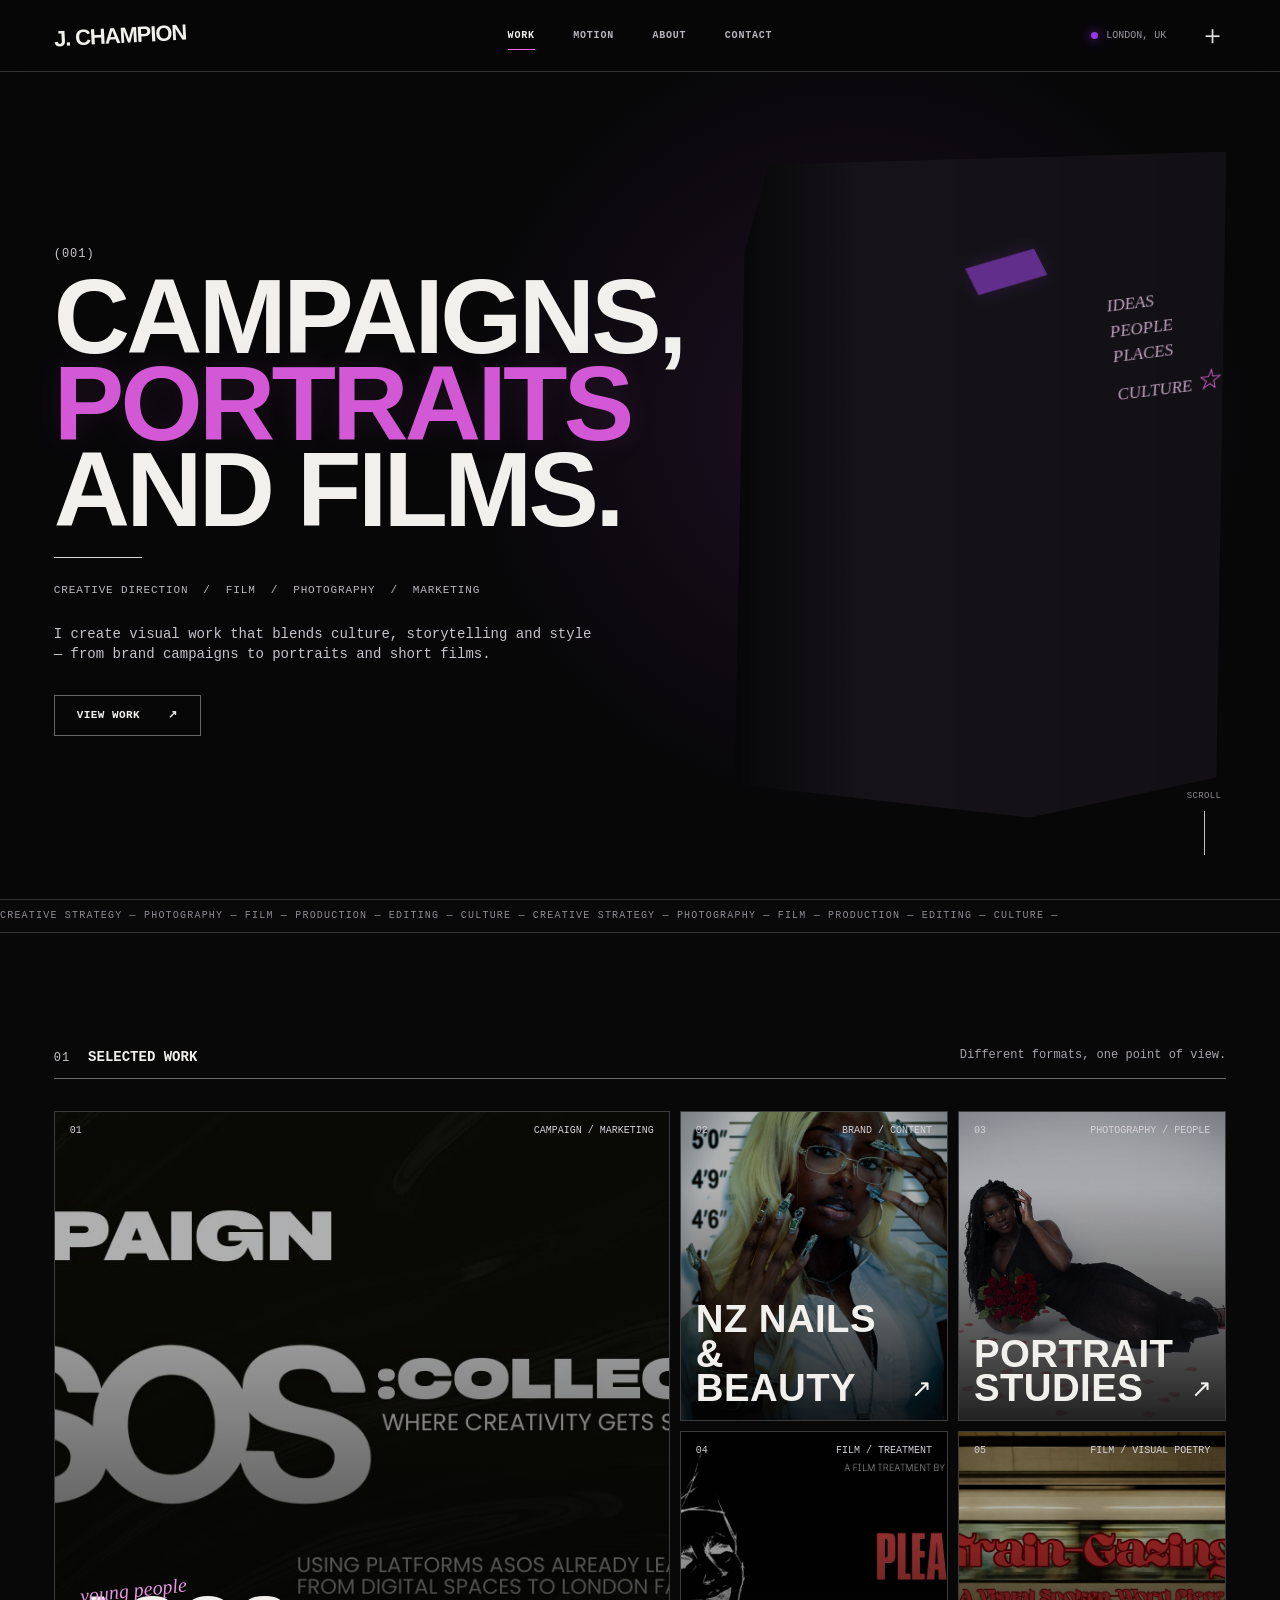
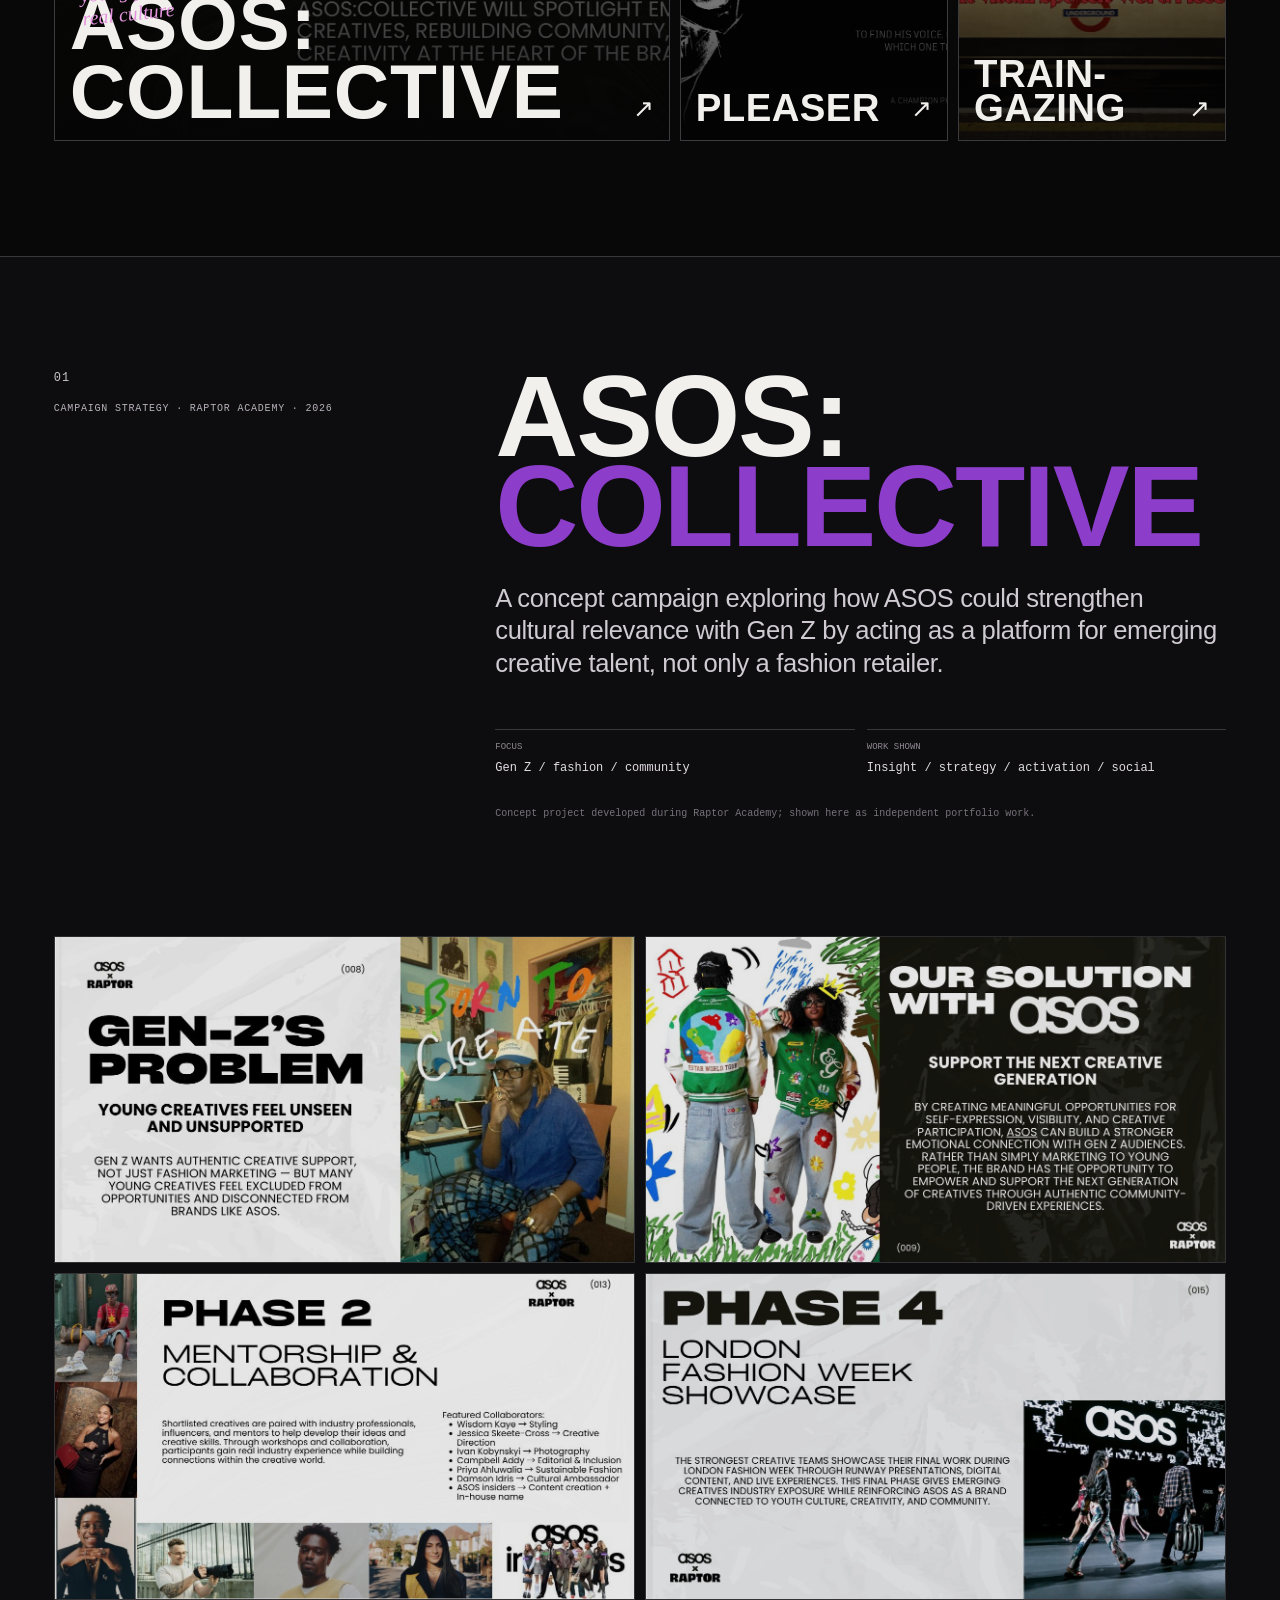
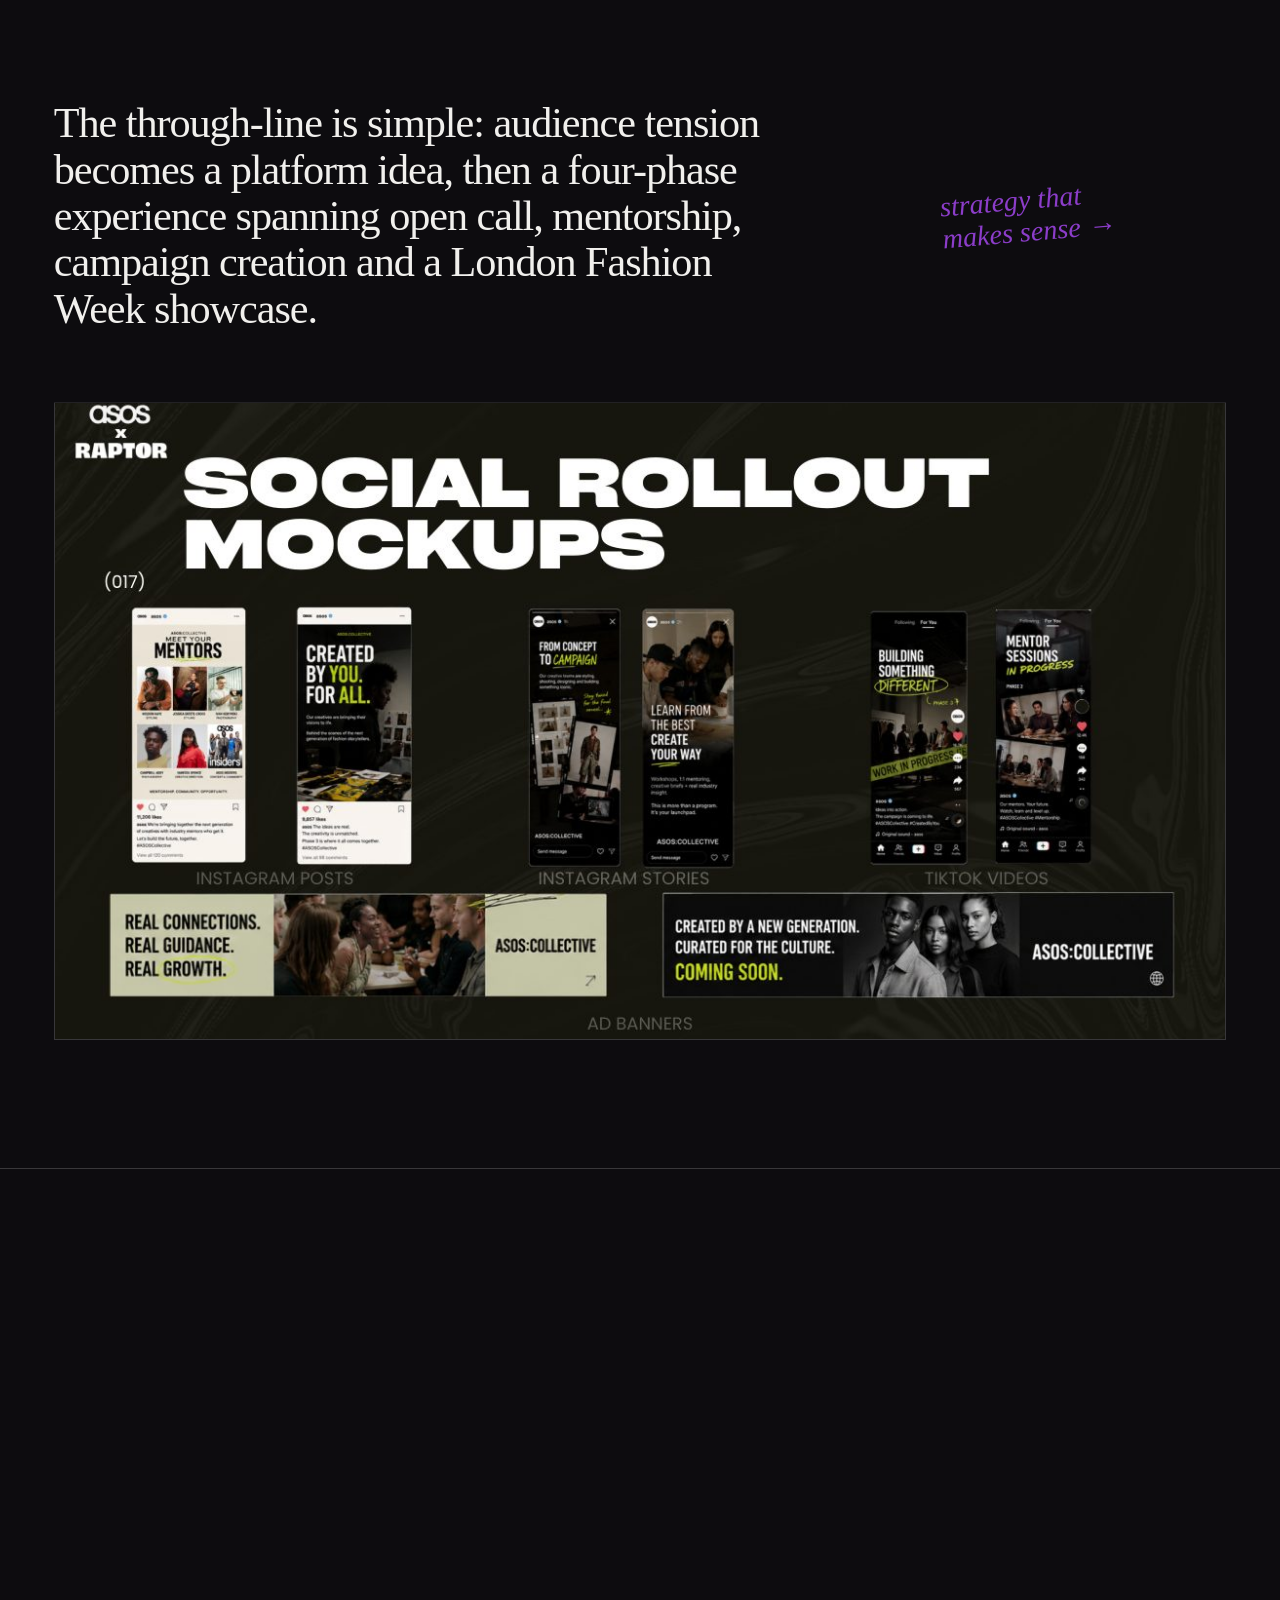
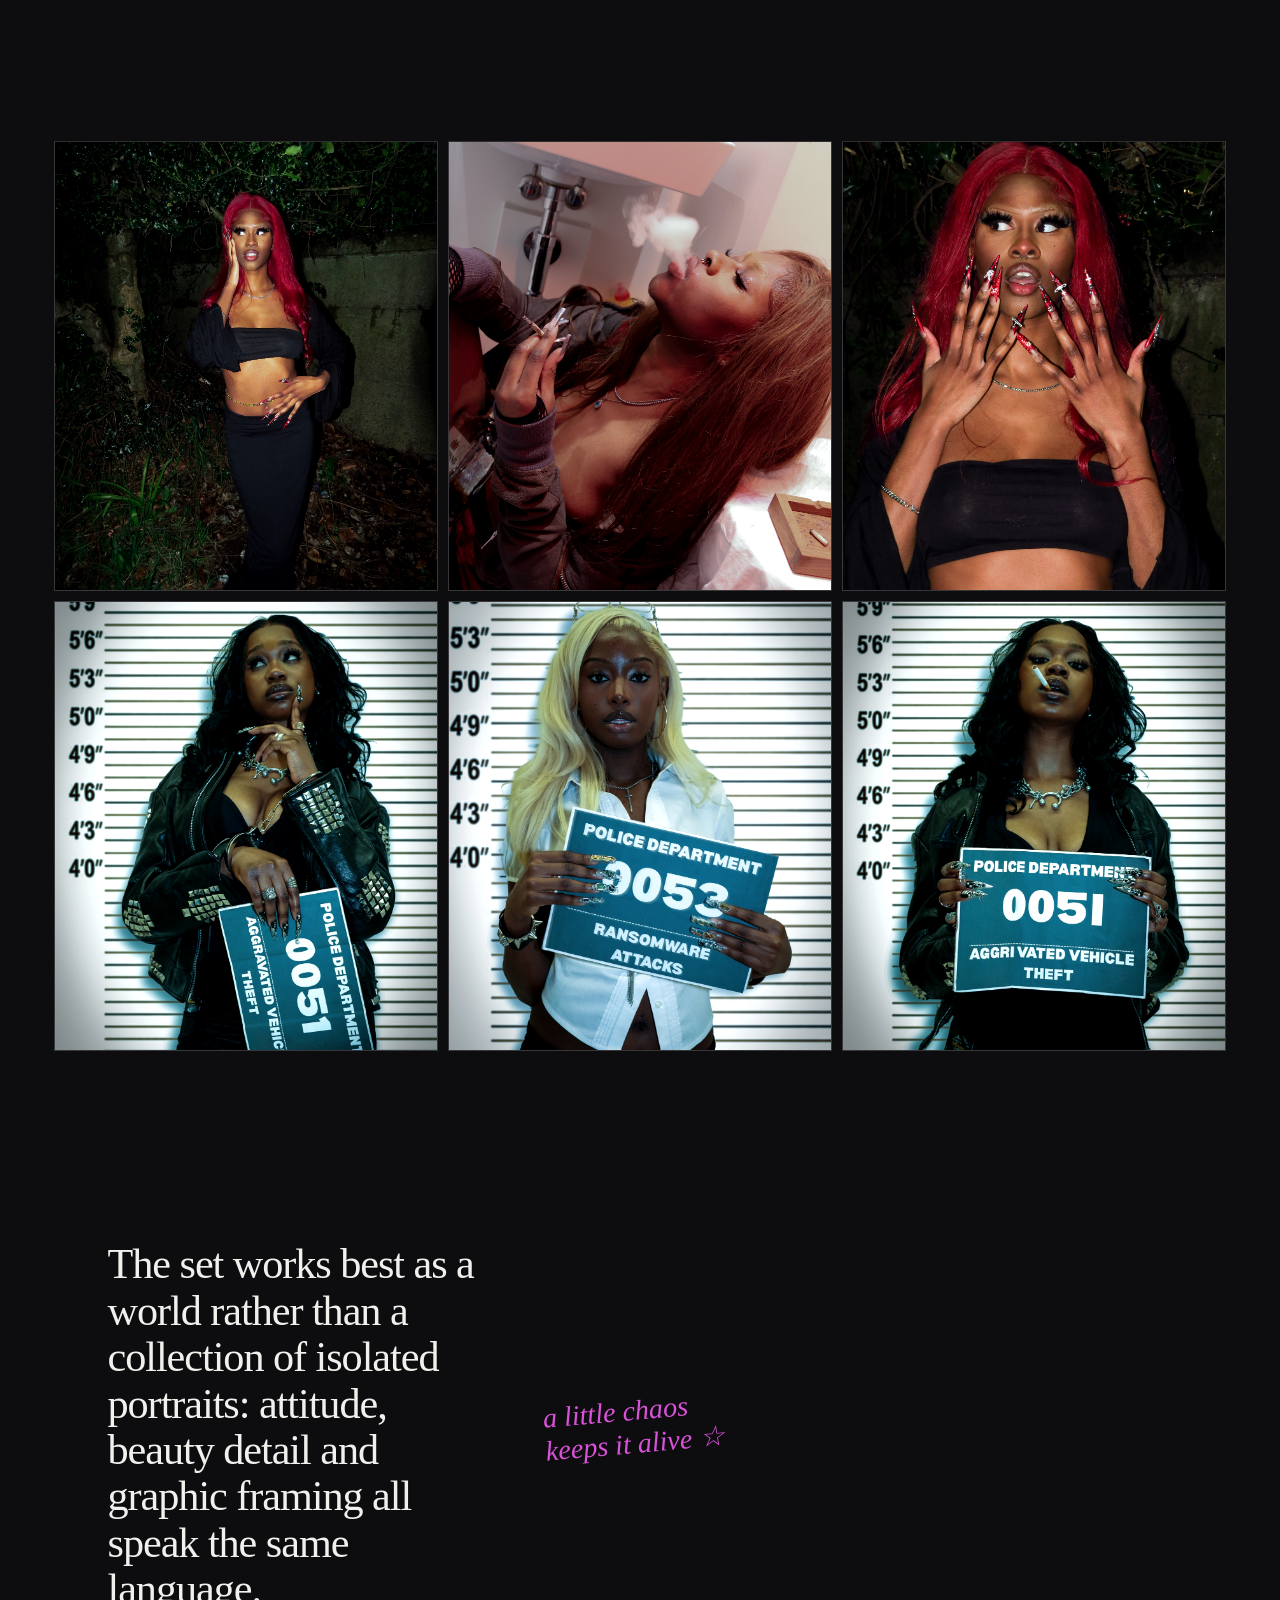
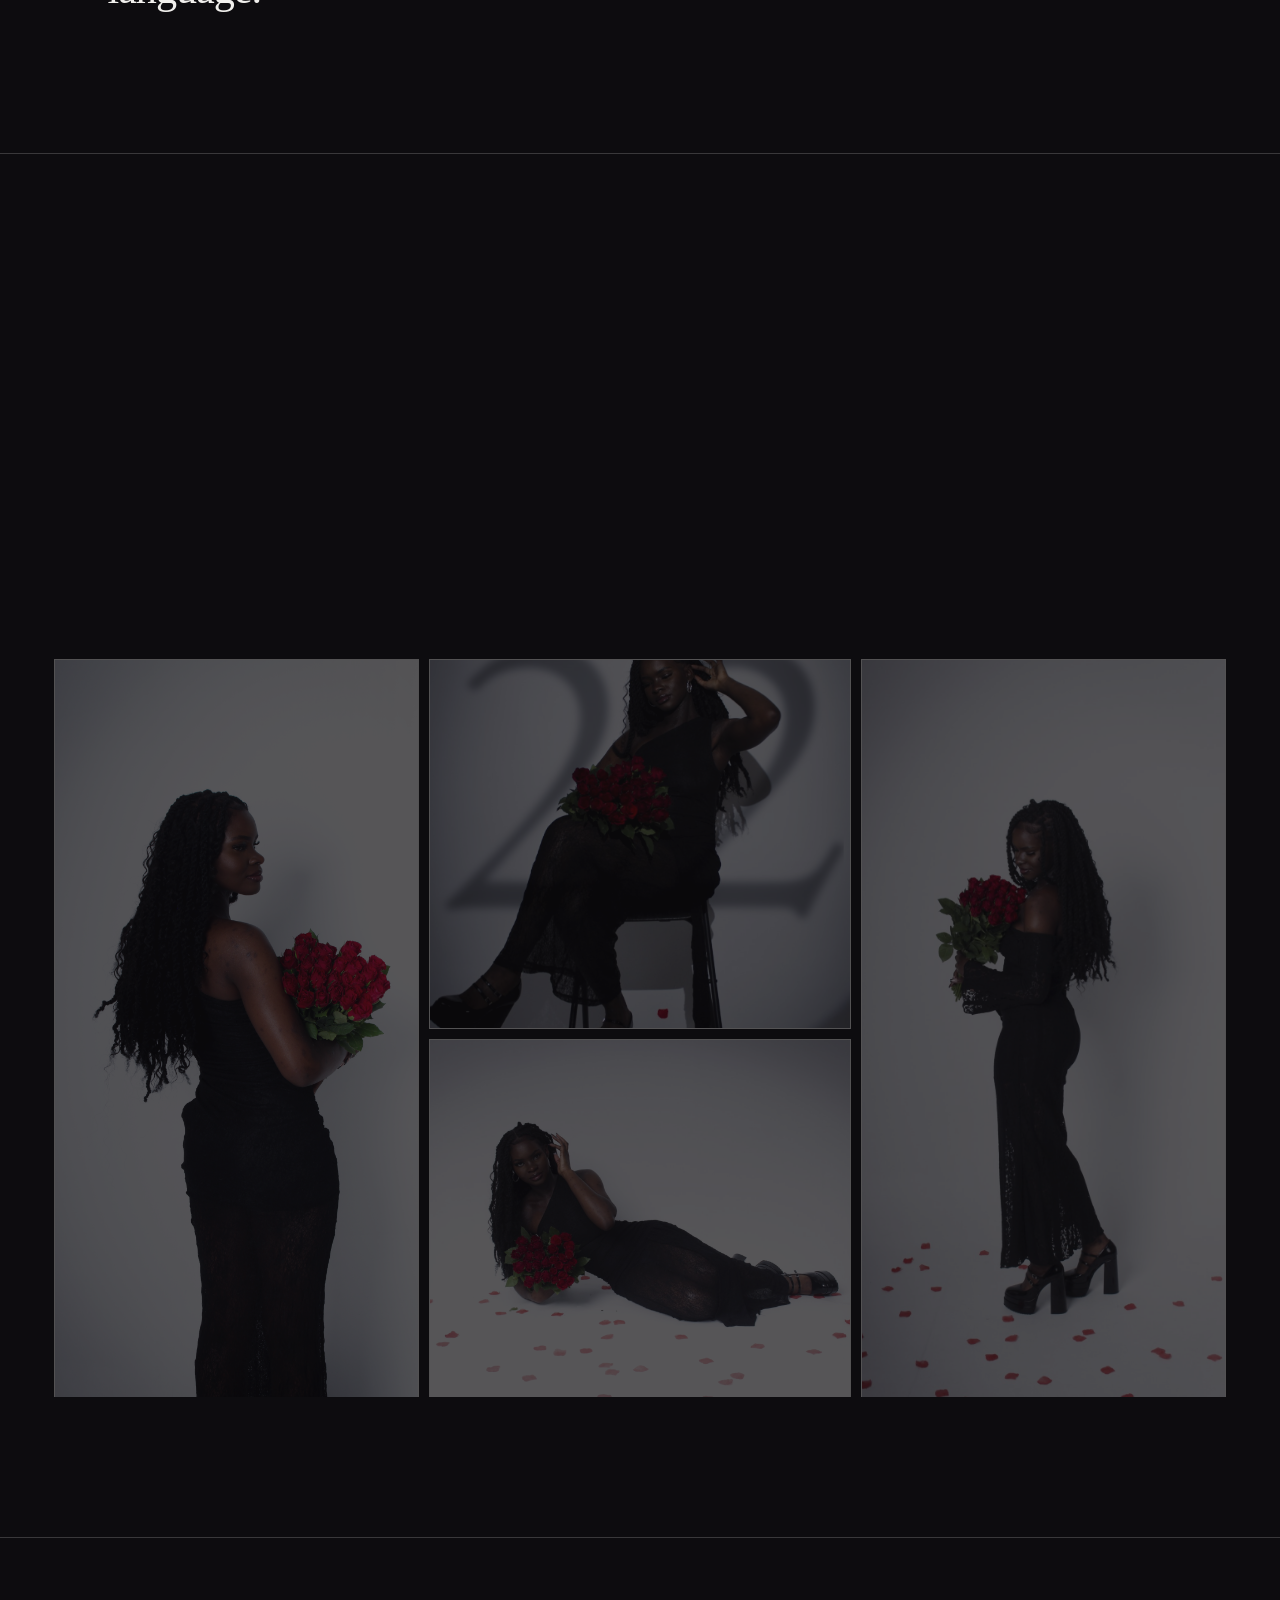
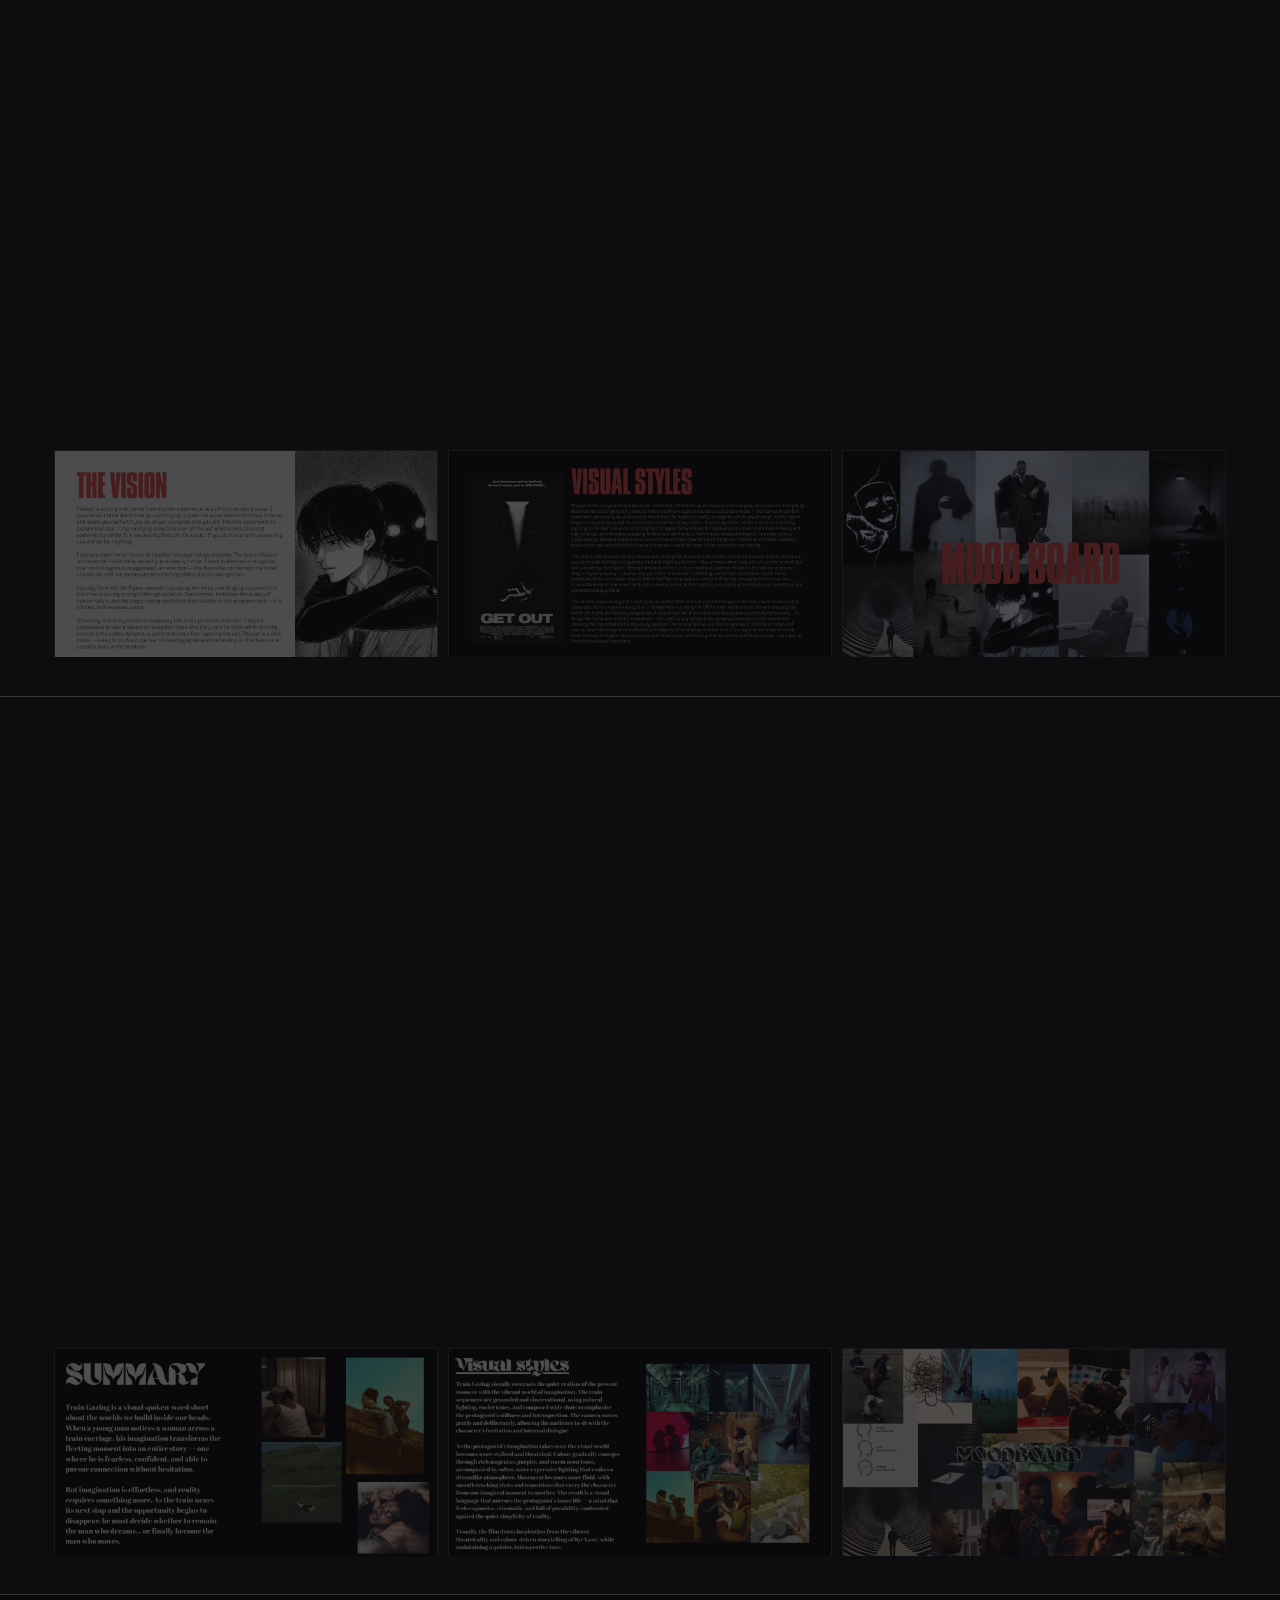
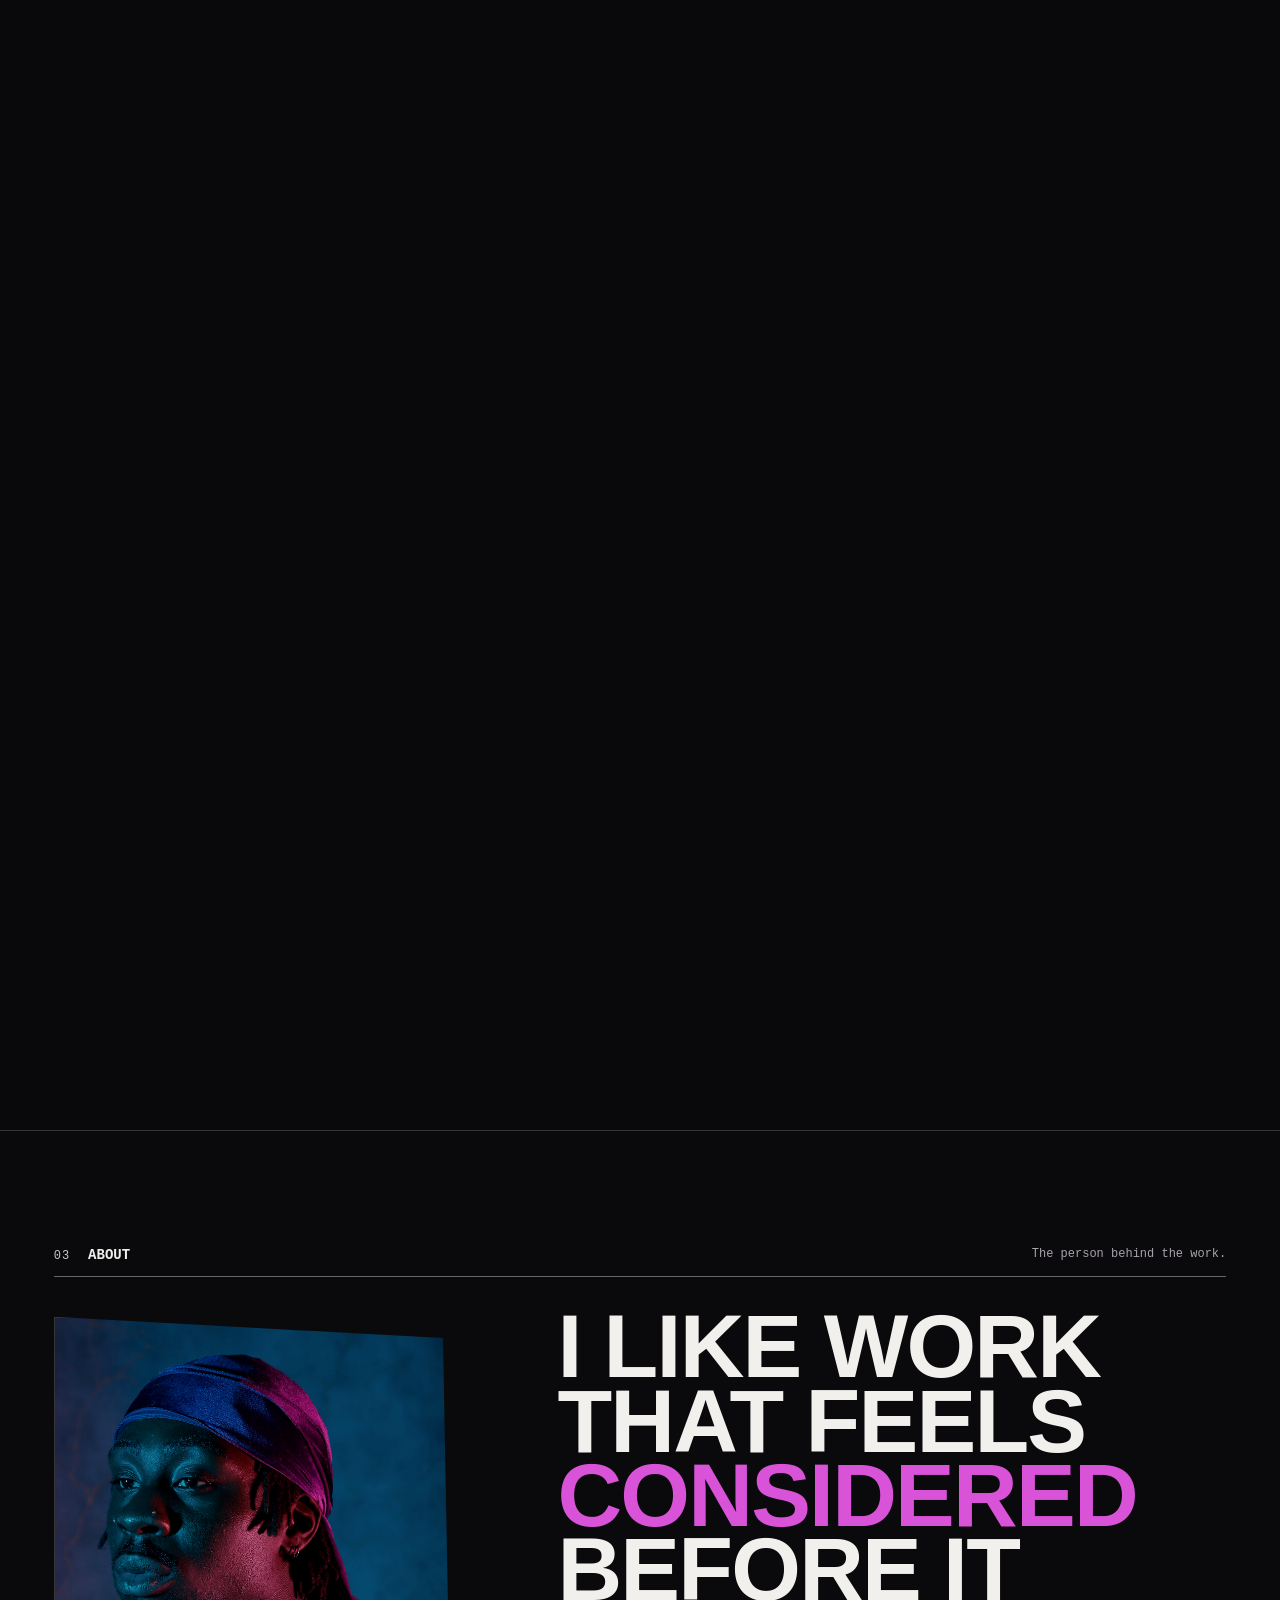
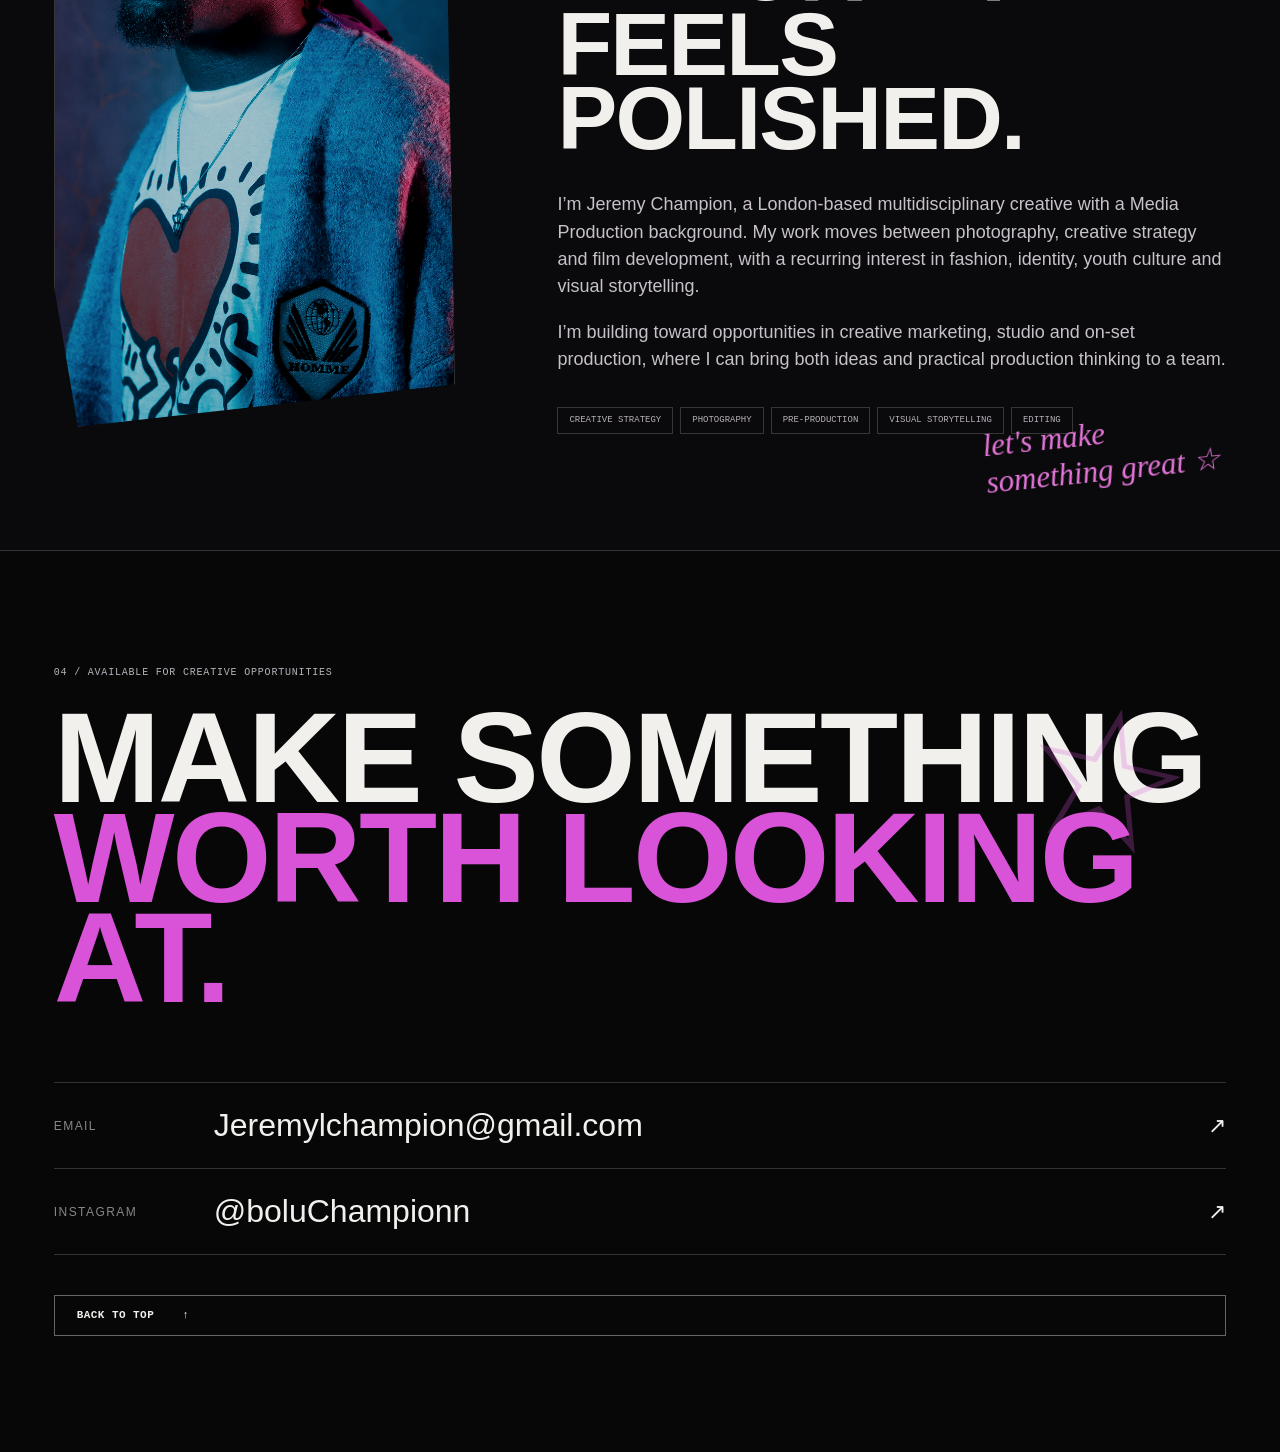
==== Jeremy_Champion_Portfolio_V3_Source/index.html @ 12244a00 "Add portfolio source files and assets" ====
<!DOCTYPE html>
<html lang="en">
<head>
  <meta charset="utf-8" />
  <meta name="viewport" content="width=device-width, initial-scale=1" />
  <meta name="description" content="Jeremy Champion — London-based multidisciplinary creative portfolio spanning campaigns, portrait photography, film development and motion." />
  <title>Jeremy Champion — Creative Portfolio</title>
  <link rel="stylesheet" href="css/styles.css" />
</head>
<body>
  <div class="page-noise" aria-hidden="true"></div>
  <div class="scroll-progress" aria-hidden="true"></div>
  <div class="transition-veil" aria-hidden="true"></div>

  <header class="site-header">
    <a class="brand" href="#top" aria-label="Jeremy Champion home">J. CHAMPION</a>
    <nav class="nav" aria-label="Primary navigation">
      <a href="#work">Work</a>
      <a href="#motion">Motion</a>
      <a href="#about">About</a>
      <a href="#contact">Contact</a>
    </nav>
    <div class="header-meta"><span class="status-dot"></span> London, UK <span class="header-plus">＋</span></div>
  </header>

  <main id="top">
    <section class="hero" aria-labelledby="hero-title">
      <div class="hero-copy">
        <span class="index-label">(001)</span>
        <h1 id="hero-title">
          <span>Campaigns,</span>
          <span class="accent-word">portraits</span>
          <span>and films.</span>
        </h1>
        <div class="hero-rule"></div>
        <p class="hero-services">Creative direction &nbsp;/&nbsp; Film &nbsp;/&nbsp; Photography &nbsp;/&nbsp; Marketing</p>
        <p class="hero-intro">I create visual work that blends culture, storytelling and style — from brand campaigns to portraits and short films.</p>
        <a class="button-outline" href="#work">View work <span>↗</span></a>
      </div>

      <div class="hero-visual">
        <div class="hero-image-wrap">
          <img src="assets/images/about/IMG_3101.JPG" alt="Portrait of Jeremy Champion" />
        </div>
        <span class="scribble scribble-a" aria-hidden="true">///</span>
        <div class="handwritten hero-side-note" aria-hidden="true">ideas<br>people<br>places<br>culture <span>☆</span></div>
        <div class="hero-scroll" aria-hidden="true">SCROLL <span></span></div>
      </div>
    </section>

    <div class="ticker" aria-hidden="true">
      <div class="ticker-track">CREATIVE STRATEGY — PHOTOGRAPHY — FILM — PRODUCTION — EDITING — CULTURE — CREATIVE STRATEGY — PHOTOGRAPHY — FILM — PRODUCTION — EDITING — CULTURE — </div>
    </div>

    <section class="work-index section-pad" id="work">
      <div class="section-heading">
        <div><span class="section-no">01</span><span>Selected work</span></div>
        <p>Different formats, one point of view.</p>
      </div>

      <div class="project-layout">
        <a class="project-card project-card--feature" href="#asos">
          <div class="project-media"><img src="assets/images/asos/asos-collective-campaign-deck-cover-page.jpg" alt="ASOS Collective campaign deck cover page" /></div>
          <div class="project-card-top"><span>01</span><span>Campaign / Marketing</span></div>
          <div class="project-card-bottom"><h2>ASOS:<br>Collective</h2><span class="corner-arrow">↗</span></div>
          <span class="handwritten card-note">young people<br>real culture</span>
        </a>

        <div class="project-stack">
          <a class="project-card" href="#nz">
            <div class="project-media"><img src="assets/images/nz-nails-beauty/editorial-beauty-photograph-featuring-nail-styling.jpg" alt="Editorial beauty photograph featuring nail styling" /></div>
            <div class="project-card-top"><span>02</span><span>Brand / Content</span></div>
            <div class="project-card-bottom"><h3>NZ Nails &amp; Beauty</h3><span class="corner-arrow">↗</span></div>
          </a>

          <a class="project-card" href="#portrait-studies">
            <div class="project-media"><img src="assets/images/portrait-studies/studio-portrait-with-red-roses.jpg" alt="Studio portrait with red roses" /></div>
            <div class="project-card-top"><span>03</span><span>Photography / People</span></div>
            <div class="project-card-bottom"><h3>Portrait Studies</h3><span class="corner-arrow">↗</span></div>
          </a>

          <a class="project-card" href="#pleaser">
            <div class="project-media"><img src="assets/images/pleaser/pleaser-film-treatment-cover.jpg" alt="Pleaser film treatment cover" /></div>
            <div class="project-card-top"><span>04</span><span>Film / Treatment</span></div>
            <div class="project-card-bottom"><h3>Pleaser</h3><span class="corner-arrow">↗</span></div>
          </a>

          <a class="project-card" href="#train">
            <div class="project-media"><img src="assets/images/train-gazing/train-gazing-visual-spoken-word-treatment-cover.jpg" alt="Train-Gazing visual spoken-word treatment cover" /></div>
            <div class="project-card-top"><span>05</span><span>Film / Visual Poetry</span></div>
            <div class="project-card-bottom"><h3>Train-Gazing</h3><span class="corner-arrow">↗</span></div>
          </a>
        </div>
      </div>
    </section>

    <section class="case-study" id="asos" data-accent="violet">
      <div class="case-intro section-pad">
        <div class="case-rail"><span class="case-no">01</span><span class="eyebrow">Campaign strategy · Raptor Academy · 2026</span></div>
        <div class="case-copy-top">
          <h2>ASOS:<br><em>Collective</em></h2>
          <p class="lead">A concept campaign exploring how ASOS could strengthen cultural relevance with Gen Z by acting as a platform for emerging creative talent, not only a fashion retailer.</p>
          <div class="facts">
            <div><span>Focus</span><strong>Gen Z / fashion / community</strong></div>
            <div><span>Work shown</span><strong>Insight / strategy / activation / social</strong></div>
          </div>
          <p class="small-note">Concept project developed during Raptor Academy; shown here as independent portfolio work.</p>
        </div>
      </div>
      <div class="deck-strip">
        <img src="assets/images/asos/asos-collective-problem-statement-slide.jpg" alt="ASOS Collective problem statement slide" />
        <img src="assets/images/asos/asos-collective-solution-slide.jpg" alt="ASOS Collective solution slide" />
        <img src="assets/images/asos/asos-collective-mentorship-phase-slide.jpg" alt="ASOS Collective mentorship phase slide" />
        <img src="assets/images/asos/asos-collective-showcase-phase-slide.jpg" alt="ASOS Collective showcase phase slide" />
      </div>
      <div class="case-statement section-pad">
        <p>The through-line is simple: audience tension becomes a platform idea, then a four-phase experience spanning open call, mentorship, campaign creation and a London Fashion Week showcase.</p>
        <span class="handwritten marginalia">strategy that<br>makes sense →</span>
      </div>
      <div class="full-bleed"><img src="assets/images/asos/asos-collective-social-rollout-mockups.jpg" alt="ASOS Collective social rollout mockups" /></div>
    </section>

    <section class="case-study" id="nz" data-accent="pink">
      <div class="case-intro section-pad">
        <div class="case-rail"><span class="case-no">02</span><span class="eyebrow">Photography · Beauty / Editorial</span></div>
        <div class="case-copy-top case-copy-logo">
        
          <h2>NZ Nails<br><em>&amp; Beauty</em></h2>
          <p class="lead">Beauty and nail-focused imagery using flash, close framing, character-led styling and a playful mugshot visual language.</p>
          <div class="facts">
            <div><span>Strength</span><strong>Concept-led image making</strong></div>
            <div><span>Work shown</span><strong>Portraiture / detail / campaign imagery</strong></div>
          </div>
        </div>
      </div>
      <div class="photo-grid editorial-grid">
        

        <img class="gallery-image" 
        data-gallery="nz"
        src="assets/images/nz-nails-beauty/NZ 12-2.jpg" 
        alt="Nz Nails campaign image" />

        <img class="gallery-image" 
        data-gallery="nz"
        src="assets/images/nz-nails-beauty/Liban 6.jpg" 
        alt="Nz Nails campaign image" />

        <img class="gallery-image" 
        data-gallery="nz"
        src="assets/images/nz-nails-beauty/NZ 13-3.jpg" 
        alt="Nz Nails campaign image" />

        <img class="gallery-image" 
        data-gallery="nz"
        src="assets/images/nz-nails-beauty/beauty-portrait-from-mugshot-inspired-set.jpg" 
        alt="Nz Nails campaign image" />

        <img class="gallery-image" 
        data-gallery="nz"
        src="assets/images/nz-nails-beauty/beauty-portrait-with-mugshot-board.jpg" 
        alt="Nz Nails campaign image" />

        <img class="gallery-image" 
        data-gallery="nz"
        src="assets/images/nz-nails-beauty/beauty-portrait-with-mugshot-board-2.jpg" 
        alt="Nz Nails campaign image" />
      </div>
      <div class="case-statement section-pad">
        <!-- Extra NZ Nails gallery images — hidden from the main page -->
<div class="gallery-assets" hidden>

  <img
    class="gallery-image"
    data-gallery="nz"
    src="assets/images/nz-nails-beauty/IMG_3586.jpg"
    alt="NZ Nails campaign image">

<img
    class="gallery-image"
    data-gallery="nz"
    src="assets/images/nz-nails-beauty/DSC03103 EDIT_.jpg"
    alt="Close-up nail editorial photograph">

<img
    class="gallery-image"
    data-gallery="nz"
    src="assets/images/nz-nails-beauty/DSC03171 EDIT-2.jpg"
    alt="Editorial beauty photograph featuring nail styling">
    <img
    class="gallery-image"
    data-gallery="nz"
    src="assets/images/nz-nails-beauty/DSC03249 EDIT.jpg"
    alt="Editorial beauty photograph featuring nail styling">
   <img
    class="gallery-image"
    data-gallery="nz"
    src="assets/images/nz-nails-beauty/IMG_3569.jpg"
    alt="Editorial beauty photograph featuring nail styling">    

</div>
      <div class="case-statement section-pad">
        <p>The set works best as a world rather than a collection of isolated portraits: attitude, beauty detail and graphic framing all speak the same language.</p>
        <span class="handwritten marginalia">a little chaos<br>keeps it alive ☆</span>
      </div>
    </section>

    <section class="case-study" id="portrait-studies" data-accent="violet">
      <div class="case-intro section-pad">
        <div class="case-rail"><span class="case-no">03</span><span class="eyebrow">Studio portraiture</span></div>
        <div class="case-copy-top">
          <h2>Portrait<br><em>Studies</em></h2>
          <p class="lead">A studio portrait series using styling, gesture, projection and controlled light to build distinct character-led images.</p>
        </div>
      </div>
      <div class="portrait-grid">
        <figure class="portrait-a"><img class="gallery-image"
          Data-gallery="portraits"
          src="assets/images/portrait-studies/ROSI-19.png" 
          alt="Portrait study" />
        </figure>

        <figure class="portrait-b"><img class="gallery-image"
          Data-gallery="portraits" src="assets/images/portrait-studies/seated-studio-portrait-with-projected-number.jpg"
           alt="Portrait study" />
          </figure>

        <figure class="portrait-c"><img class="gallery-image"
          Data-gallery="portraits" src="assets/images/portrait-studies/standing-studio-portrait-holding-roses.jpg" 
          alt="Portrait study" />
        </figure>

        <figure class="portrait-d"><img class="gallery-image"
          Data-gallery="portraits" src="assets/images/portrait-studies/reclining-studio-portrait-with-roses.jpg" 
          alt="Portrait study" />
        </figure>
      </div>
      <!-- Extra Portrait Studies gallery images — hidden from the main page -->
<div class="gallery-assets" hidden>

  <img
    class="gallery-image"
    data-gallery="portraits"
    src="assets/images/portrait-studies/ROSI-17.png"
    alt="Portrait study">

  <img
    class="gallery-image"
    data-gallery="portraits"
    src="assets/images/portrait-studies/ROSI-34.png"
    alt="Portrait study">

  <img
    class="gallery-image"
    data-gallery="portraits"
    src="assets/images/portrait-studies/studio-portrait-with-red-roses.jpg"
    alt="Portrait study">

  <img
    class="gallery-image"
    data-gallery="portraits"
    src="assets/images/portrait-studies/studio-portrait.jpg"
    alt="Portrait study">

</div>
    </section>

    <section class="case-study" id="pleaser" data-accent="red">
      <div class="case-intro section-pad">
        <div class="case-rail"><span class="case-no">04</span><span class="eyebrow">Original film concept · Psychological horror</span></div>
        <div class="case-copy-top">
          <h2><em>Pleaser</em></h2>
          <p class="lead">A short-film treatment about people-pleasing, identity and the danger of replacing connection with isolation.</p>
          <div class="facts">
            <div><span>Work shown</span><strong>Concept / treatment / visual direction</strong></div>
            <div><span>Format</span><strong>Short film development</strong></div>
          </div>
        </div>
      </div>
      <div class="deck-strip deck-strip--three">
        <img src="assets/images/pleaser/pleaser-vision-page.jpg" alt="Pleaser vision page" />
        <img src="assets/images/pleaser/pleaser-visual-styles-page.jpg" alt="Pleaser visual styles page" />
        <img src="assets/images/pleaser/pleaser-moodboard.jpg" alt="Pleaser moodboard" />
      </div>
    </section>

    <section class="case-study" id="train" data-accent="rust">
      <div class="case-intro section-pad">
        <div class="case-rail"><span class="case-no">05</span><span class="eyebrow">Original film concept · Visual spoken word</span></div>
        <div class="case-copy-top">
          <h2>Train-<br><em>Gazing</em></h2>
          <p class="lead">A visual spoken-word short contrasting the quiet realism of a train carriage with the vivid, cinematic worlds created inside the protagonist’s imagination.</p>
          <div class="facts">
            <div><span>Work shown</span><strong>Narrative / art direction / styling / sound concept</strong></div>
            <div><span>Format</span><strong>Visual spoken word</strong></div>
          </div>
        </div>
      </div>
      <div class="deck-strip deck-strip--three">
        <img src="assets/images/train-gazing/train-gazing-summary-page.jpg" alt="Train-Gazing summary page" />
        <img src="assets/images/train-gazing/train-gazing-visual-styles-page.jpg" alt="Train-Gazing visual styles page" />
        <img src="assets/images/train-gazing/train-gazing-moodboard.jpg" alt="Train-Gazing moodboard" />
      </div>
    </section>

    <section class="motion section-pad" id="motion">
      <div class="section-heading">
        <div><span class="section-no">02</span><span>Motion</span></div>
        <p>Commercial, personal and longer-form work.</p>
      </div>
      <div class="motion-layout">
        <div class="motion-copy">
          <span class="eyebrow">Showreel / Short form</span>
          <h2>Press<br><em>play.</em></h2>
          <p>A selection of camera, production and post work, including NZ promo edits and experimental short-form pieces.</p>
          <a class="button-outline" href="https://www.dropbox.com/scl/fo/q1zut25u200awvgjy9kcc/AOuoA17VxXL_nSmlgOouPnA?rlkey=dv0mnmaipcdtq3i4pzndmq0d5&st=690jwj3&dl=0" target="_blank" rel="noopener">Open short-form folder <span>↗</span></a>
          <span class="handwritten motion-note">good things<br>move.</span>
        </div>
        <a class="motion-screen" 
        href="#" 
        data-youtube="zpqkzOmUWrg" 
        data-title="NZ Nails"
        aria-label="Play NZ Nails promo video">

          <video class="motion-bg-video" autoplay muted loop playsinline>
       <source src="assets/motion/full videos/Nz Promo.mp4" type="video/mp4">
        </video>
          <span class="play-button">▶</span>
          <span class="timecode">00:00 / REEL</span>
        </a>
      </div>
      <div class="film-strip">

  <a class="film-card"
     href="#"
     data-youtube="z7pKRamBBgs"
     data-title="Ravenous">

    <video class="film-card-video" autoplay muted loop playsinline>
      <source src="assets/motion/Title cards/Ravenous Short clip.mp4" type="video/mp4">
    </video>

    <div class="film-card-overlay"></div>

    <div class="film-card-content">
      <span>01</span>
      <strong>Ravenous</strong>
      <small>Producer + DOP</small>
    </div>

  </a>

  <a class="film-card"
     href="#"
     data-youtube="FB4IB1pkvqw"
     data-title="High Connection">

    <video class="film-card-video" autoplay muted loop playsinline>
      <source src="assets/motion/Title cards/HC Short Clip.mp4" type="video/mp4">
    </video>

    <div class="film-card-overlay"></div>

    <div class="film-card-content">
      <span>02</span>
      <strong>High Connection</strong>
      <small>All roles</small>
    </div>

  </a>


  <a class="film-card"
     href="#"
     data-youtube="y2TQD83-YB8"
     data-title="Drillogram">

    <video class="film-card-video" autoplay muted loop playsinline>
      <source src="assets/motion/Title cards/Drillogram title card.mp4" type="video/mp4">
    </video>

    <div class="film-card-overlay"></div>

    <div class="film-card-content">
      <span>03</span>
      <strong>Drillogram</strong>
      <small>Edit / broadcast</small>
    </div>

  </a>


  <a class="film-card"
     href="#"
     data-youtube="OsEL7dpYHnE"
     data-title="Life’s Too Short. I’m Not.">

    <video class="film-card-video" autoplay muted loop playsinline>
      <source src="assets/motion/Title cards/Life too short im not title card.mp4" type="video/mp4">
    </video>

    <div class="film-card-overlay"></div>

    <div class="film-card-content">
      <span>04</span>
      <strong>Life’s Too Short. I’m Not.</strong>
      <small>Producer + talent</small>
    </div>

  </a>
</section>

<div class="video-modal" id="videoModal">

  <div class="video-modal-backdrop"></div>

  <div class="video-modal-content">

    <button class="video-modal-close" aria-label="Close video">
      ×
    </button>

    <div class="video-modal-heading">
      <span>NOW PLAYING</span>
      <h3 id="videoModalTitle">Ravenous</h3>
    </div>

   <iframe
  id="videoModalPlayer"
  src=""
  title="Video player"
  allow="autoplay; encrypted-media; picture-in-picture"
  allowfullscreen>
</iframe>

  </div>

</div>
  


</div>

    <section class="about section-pad" id="about">
      <div class="section-heading">
        <div><span class="section-no">03</span><span>About</span></div>
        <p>The person behind the work.</p>
      </div>
      <div class="about-grid">
        <div class="about-photo"><img src="assets/images/about/portrait-of-jeremy-champion.jpg" alt="Portrait of Jeremy Champion" /></div>
        <div class="about-copy">
          <h2>I like work that feels <em>considered</em> before it feels polished.</h2>
          <p>I’m Jeremy Champion, a London-based multidisciplinary creative with a Media Production background. My work moves between photography, creative strategy and film development, with a recurring interest in fashion, identity, youth culture and visual storytelling.</p>
          <p>I’m building toward opportunities in creative marketing, studio and on-set production, where I can bring both ideas and practical production thinking to a team.</p>
          <div class="skill-row"><span>Creative strategy</span><span>Photography</span><span>Pre-production</span><span>Visual storytelling</span><span>Editing</span></div>
          <span class="handwritten about-note">let's make<br>something great ☆</span>
        </div>
      </div>
    </section>

<section class="contact section-pad" id="contact">

  <span class="eyebrow">
    04 / Available for creative opportunities
  </span>

  <h2>
    Make something<br>
    <em>worth looking at.</em>
  </h2>

  <div class="contact-links">

    <a href="mailto:Jeremylchampion@gmail.com">
      <span>Email</span>
      <strong>Jeremylchampion@gmail.com</strong>
      <span class="contact-arrow">↗</span>
    </a>

    <a href="https://www.instagram.com/boluchampionn/"
       target="_blank"
       rel="noopener">
      <span>Instagram</span>
      <strong>@boluChampionn</strong>
      <span class="contact-arrow">↗</span>
    </a>

  </div>

  <a class="button-outline" href="#top">
    Back to top <span>↑</span>
  </a>

</section>

<div class="gallery-modal" id="galleryModal">

  <div class="gallery-backdrop"></div>

  <button class="gallery-close" aria-label="Close gallery">×</button>

  <button class="gallery-arrow gallery-prev" aria-label="Previous image">
    ←
  </button>

  <div class="gallery-stage">
    <img id="galleryMainImage" src="" alt="">
    <span class="gallery-counter" id="galleryCounter"></span>
  </div>

  <button class="gallery-arrow gallery-next" aria-label="Next image">
    →
  </button>

</div>
<script src="js/main.js" defer></script>

</body>
</html>
---- Jeremy_Champion_Portfolio_V3_Source/css/styles.css ----
:root {
  --bg: #070708;
  --bg-soft: #0d0c0f;
  --ink: #f1f0ed;
  --muted: #a9a4ad;
  --line: rgba(255,255,255,.18);
  --line-strong: rgba(255,255,255,.38);
  --pink: #d953d8;
  --pink-hot: #f56be9;
  --violet: #8c3dca;
  --red: #db5449;
  --rust: #b55b3e;
  --pad: clamp(24px, 4.2vw, 72px);
  --ease: cubic-bezier(.2,.75,.25,1);
}

* { box-sizing: border-box; }
html { scroll-behavior: smooth; background: var(--bg); }
body {
  margin: 0;
  color: var(--ink);
  background: var(--bg);
  font-family: "Helvetica Neue", Arial, sans-serif;
  overflow-x: hidden;
}
body::selection { background: var(--pink); color: #080808; }
a { color: inherit; text-decoration: none; }
img { display: block; width: 100%; height: 100%; object-fit: cover; }

.page-noise {
  position: fixed; inset: 0; z-index: 200; pointer-events: none; opacity: .12;
  background-image:
    radial-gradient(circle at 15% 20%, rgba(255,255,255,.14) 0 1px, transparent 1px),
    radial-gradient(circle at 68% 71%, rgba(255,255,255,.09) 0 1px, transparent 1px);
  background-size: 7px 7px, 11px 11px;
  mix-blend-mode: soft-light;
}
.scroll-progress { position: fixed; z-index: 210; top: 0; left: 0; height: 2px; width: 0; background: var(--pink-hot); box-shadow: 0 0 18px rgba(245,107,233,.65); }
.transition-veil { position: fixed; z-index: 190; inset: 0; pointer-events: none; background: var(--pink); transform: scaleY(0); transform-origin: bottom; transition: transform .34s var(--ease); }
.transition-veil.flash { transform: scaleY(1); transform-origin: top; }

.site-header {
  position: fixed; z-index: 100; inset: 0 0 auto 0; height: 72px; padding: 0 var(--pad);
  display: grid; grid-template-columns: 1fr auto 1fr; align-items: center;
  border-bottom: 1px solid var(--line); background: rgba(7,7,8,.82); backdrop-filter: blur(16px);
  transition: height .3s var(--ease), background .3s var(--ease);
}
.site-header.compact { height: 58px; background: rgba(7,7,8,.94); }
.brand { font-family: "Helvetica Neue", Arial, sans-serif ; font-size: 22px; font-weight: 700; letter-spacing: -.05em; transform: rotate(-3deg); width: max-content; }
.nav { display: flex; gap: clamp(20px,3vw,46px); align-items: center; }
.nav a { text-transform: uppercase; font: 700 10px/1.2 "Courier New", monospace; letter-spacing: .08em; color: #b9b4bd; position: relative; padding: 10px 0; }
.nav a::after { content: ""; position: absolute; left: 0; right: 100%; bottom: 2px; height: 1px; background: var(--pink-hot); transition: right .3s var(--ease); }
.nav a:hover, .nav a.active { color: var(--ink); }
.nav a:hover::after, .nav a.active::after { right: 0; }
.header-meta { justify-self: end; display: flex; align-items: center; gap: 8px; color: #99949e; text-transform: uppercase; font: 10px/1 "Courier New", monospace; }
.status-dot { width: 7px; height: 7px; border-radius: 50%; background: #9b35e8; box-shadow: 0 0 12px rgba(155,53,232,.9); }
.header-plus { margin-left: 25px; font: 300 27px/1 Arial, sans-serif; color: #ddd; }

.hero { min-height: 100svh; padding: 104px var(--pad) 34px; display: grid; grid-template-columns: .92fr 1.08fr; gap: clamp(28px,4vw,70px); border-bottom: 1px solid var(--line); position: relative; overflow: hidden; }
.hero::before { content: ""; position: absolute; inset: 72px 0 0; pointer-events: none; background: radial-gradient(circle at 67% 42%, rgba(124,53,149,.2), transparent 40%); }
.hero-copy { align-self: center; position: relative; z-index: 2; padding: 30px 0 20px; }
.index-label, .section-no, .case-no { font: 12px/1 "Courier New", monospace; letter-spacing: .08em; color: #cac5cc; }
.hero h1 { margin: 12px 0 0; text-transform: uppercase; font-family: Impact, Haettenschweiler, "Arial Narrow Bold", sans-serif; font-size: clamp(64px, 8.25vw, 148px); font-weight: 900; line-height: .82; letter-spacing: -.035em; }
.hero h1 span { display: block; }
.hero h1 .accent-word { color: #d358d5; text-shadow: 0 0 30px rgba(211,88,213,.12); }
.handwritten { font-family: "Segoe Print", "Bradley Hand", "Comic Sans MS", cursive; font-style: italic; }
.hero-note { font-size: clamp(21px,2.2vw,36px); margin: 10px 0 17px 4px; transform: rotate(-1.5deg); letter-spacing: .02em; }
.hero-rule { width: 88px; height: 1px; background: #d8d4da; margin: 24px 0; }
.hero-services { text-transform: uppercase; font: 11px/1.55 "Courier New", monospace; letter-spacing: .08em; color: #bbb6c0; }
.hero-intro { max-width: 540px; margin: 25px 0 30px; color: #c7c2cb; font: 14px/1.45 "Courier New", monospace; }
.button-outline { display: inline-flex; align-items: center; gap: 28px; border: 1px solid var(--line-strong); padding: 14px 22px; text-transform: uppercase; font: 700 11px/1 "Courier New", monospace; letter-spacing: .04em; transition: background .25s, border-color .25s, transform .25s; }
.button-outline:hover { background: var(--ink); color: #090909; border-color: var(--ink); transform: translateY(-2px); }

.hero-visual { position: relative; min-height: 650px; align-self: stretch; display: flex; align-items: center; }
.hero-image-wrap { width: 100%; height: min(74vh, 790px); min-height: 560px; position: relative; overflow: hidden; clip-path: polygon(7% 2%, 100% 0, 98% 94%, 60% 100%, 0 95%, 2% 15%); background: #151318; }
.hero-image-wrap::after { content:""; position:absolute; inset:0; background: linear-gradient(90deg, rgba(8,7,9,.72) 0%, transparent 26%, rgba(54,17,73,.12) 70%, rgba(8,7,9,.2) 100%); mix-blend-mode: multiply; }
.hero-image-wrap img { object-position: 50% 31%; filter: saturate(.74) contrast(1.07) brightness(.76); transform: scale(1.06); transition: transform 1.3s var(--ease), filter 1s var(--ease); }
.hero:hover .hero-image-wrap img { transform: scale(1.02); filter: saturate(.85) contrast(1.08) brightness(.8); }
.scribble { position: absolute; z-index: 4; color: var(--violet); font: 900 94px/1 Impact, sans-serif; letter-spacing: -.18em; transform: rotate(63deg); opacity: .65; right: 43%; top: 15%; text-shadow: 0 0 18px rgba(140,61,202,.28); }
.hero-side-note { position: absolute; z-index: 5; right: 2%; top: 24%; color: #bd9fbd; text-transform: uppercase; font-size: 17px; line-height: 1.5; transform: rotate(-7deg); }
.hero-side-note span { color: var(--pink-hot); font-size: 28px; }
.hero-scroll { position: absolute; right: 1%; bottom: 10px; color: #8c8790; font: 9px/1 "Courier New", monospace; letter-spacing: .04em; display: grid; gap: 10px; justify-items: center; }
.hero-scroll span { width: 1px; height: 44px; background: #c7c2c8; }

.ticker { border-bottom: 1px solid var(--line); overflow: hidden; background: #09090a; }
.ticker-track { width: max-content; white-space: nowrap; padding: 11px 0; color: #8f8993; text-transform: uppercase; font: 10px/1 "Courier New", monospace; letter-spacing: .12em; animation: ticker 32s linear infinite; }
@keyframes ticker { to { transform: translateX(-50%); } }

.section-pad { padding: clamp(86px, 9vw, 150px) var(--pad); }
.section-heading { display: grid; grid-template-columns: 1fr 1fr; gap: 40px; align-items: end; margin-bottom: 32px; border-bottom: 1px solid var(--line-strong); padding-bottom: 14px; }
.section-heading > div { display: flex; align-items: baseline; gap: 18px; text-transform: uppercase; font: 800 14px/1 "Courier New", monospace; }
.section-heading p { margin: 0; justify-self: end; color: #a8a2ab; font: 12px/1.3 "Courier New", monospace; }

.work-index { background: #080809; }
.project-layout { display: grid; grid-template-columns: 1.06fr .94fr; gap: 10px; }
.project-stack { display: grid; grid-template-columns: 1fr 1fr; gap: 10px; }
.project-card { position: relative; min-height: 310px; overflow: hidden; border: 1px solid var(--line); background: #111015; isolation: isolate; }
.project-card--feature { min-height: 630px; }
.project-media { position: absolute; inset: 0; }
.project-media::after { content:""; position:absolute; inset:0; background: linear-gradient(180deg, rgba(4,4,5,.07) 25%, rgba(4,4,5,.84) 100%); transition: background .35s; }
.project-media img { filter: saturate(.78) contrast(1.08) brightness(.74); transform: scale(1.01); transition: transform .7s var(--ease), filter .5s; }
.project-card:hover .project-media img { transform: scale(1.055); filter: saturate(.95) contrast(1.08) brightness(.86); }
.project-card:hover .project-media::after { background: linear-gradient(180deg, rgba(4,4,5,.02), rgba(4,4,5,.71)); }
.project-card-top, .project-card-bottom { position: absolute; z-index: 3; left: 15px; right: 15px; display: flex; justify-content: space-between; gap: 18px; }
.project-card-top { top: 13px; color: #d5d0d8; text-transform: uppercase; font: 10px/1.2 "Courier New", monospace; }
.project-card-bottom { bottom: 14px; align-items: end; }
.project-card h2, .project-card h3 { margin: 0; text-transform: uppercase; font-family: Impact, Haettenschweiler, "Arial Narrow Bold", sans-serif; letter-spacing: .01em; line-height: .9; }
.project-card h2 { font-size: clamp(58px,6vw,105px); }
.project-card h3 { font-size: clamp(27px,3vw,46px); }
.corner-arrow { font-size: 25px; transform: translateY(-3px); }
.card-note { position: absolute; z-index: 4; left: 26px; bottom: 115px; color: #e494df; font-size: 20px; transform: rotate(-6deg); }

.case-study { background: var(--bg-soft); border-top: 1px solid var(--line); --case-accent: var(--violet); }
.case-study[data-accent="pink"] { --case-accent: var(--pink); }
.case-study[data-accent="red"] { --case-accent: var(--red); }
.case-study[data-accent="rust"] { --case-accent: var(--rust); }
.case-intro { display: grid; grid-template-columns: .65fr 1.35fr; gap: clamp(40px,7vw,120px); align-items: start; }
.case-rail { display: grid; gap: 18px; position: sticky; top: 110px; }
.eyebrow { text-transform: uppercase; font: 10px/1.4 "Courier New", monospace; letter-spacing: .08em; color: #b8b2bb; }
.case-copy-top { position: relative; }
.case-copy-top h2 { margin: 0 0 30px; text-transform: uppercase; font-family: Impact, Haettenschweiler, "Arial Narrow Bold", sans-serif; font-size: clamp(70px,9vw,148px); line-height: .78; letter-spacing: -.02em; }
.case-copy-top h2 em { color: var(--case-accent); font-style: normal; }
.lead { max-width: 850px; color: #d0cad2; font-size: clamp(20px,2vw,31px); line-height: 1.27; margin: 0; letter-spacing: -.015em; }
.facts { margin-top: 50px; display: grid; grid-template-columns: 1fr 1fr; gap: 12px; max-width: 820px; }
.facts div { border-top: 1px solid var(--line); padding-top: 13px; display: grid; gap: 8px; }
.facts span { color: #8f8992; text-transform: uppercase; font: 9px/1 "Courier New", monospace; }
.facts strong { font: 12px/1.35 "Courier New", monospace; font-weight: 400; color: #e2dde4; }
.small-note { color: #77727b; font: 10px/1.45 "Courier New", monospace; margin: 30px 0 0; max-width: 640px; }
.nz-logo { width: min(440px, 65%); height: auto; object-fit: contain; margin: -26px 0 22px auto; filter: saturate(.78) brightness(.92); opacity: .85; }
.case-copy-logo h2 { margin-top: -30px; }

.deck-strip { display: grid; grid-template-columns: 1fr 1fr; gap: 10px; padding: 0 var(--pad) 30px; }
.deck-strip--three { grid-template-columns: repeat(3,1fr); }
.deck-strip img { aspect-ratio: 16/9; border: 1px solid var(--line); object-fit: cover; filter: saturate(.86) brightness(.9); }
.case-statement { position: relative; display: grid; grid-template-columns: 1.3fr .7fr; gap: 40px; align-items: center; padding-top: 70px; padding-bottom: 70px; }
.case-statement p { margin: 0; max-width: 980px; font-family: Georgia, "Times New Roman", serif; font-size: clamp(28px,3.3vw,52px); line-height: 1.1; letter-spacing: -.025em; }
.marginalia { color: var(--case-accent); font-size: clamp(21px,2.2vw,36px); transform: rotate(-5deg); justify-self: center; }
.full-bleed { padding: 0 var(--pad) clamp(90px,10vw,170px); }
.full-bleed img { aspect-ratio: 16/8.7; border: 1px solid var(--line); object-fit: cover; }

.photo-grid { padding: 0 var(--pad) 50px; display: grid; grid-template-columns: repeat(12,1fr); grid-auto-rows: 105px; gap: 10px; }
.photo-grid img {
    grid-column: span 4;
    grid-row: span 4;

    border: 1px solid var(--line);

    filter: saturate(.82) contrast(1.05);

    transition:
        transform .7s var(--ease),
        filter .5s var(--ease);

    cursor: pointer;
}
.photo-grid img:hover {
    transform: scale(1.035);

    filter:
        saturate(.95)
        contrast(1.07)
        brightness(1.05);
}
.photo-grid {
    overflow: hidden;
}
.photo-grid .tall { grid-column: span 4; grid-row: span 6; }
.photo-grid .wide { grid-column: span 8; grid-row: span 4; }

.portrait-grid { padding: 0 var(--pad) clamp(100px,10vw,160px); display: grid; grid-template-columns: .95fr 1.1fr .95fr; grid-template-rows: 370px 370px; gap: 10px; }
.portrait-grid figure { margin: 0; overflow: hidden; border: 1px solid var(--line); background: #f2f0ed; }
.portrait-grid .portrait-a { grid-row: 1 / 3; }
.portrait-grid .portrait-c { grid-column: 3; grid-row: 1 / 3; }
.portrait-grid img { object-fit: cover; filter: saturate(.82) contrast(1.03); transition: transform .7s var(--ease); }
.portrait-grid figure:hover img { transform: scale(1.035); }
.motion-bg-video {position: absolute; top: 0; left: 0; width: 100%; height: 100%; object-fit: cover; z-index: 0;} 
.motion { background: #09090b; border-top: 1px solid var(--line); }
.motion-layout { display: grid; grid-template-columns: .7fr 1.3fr; min-height: 590px; border: 1px solid var(--line-strong); }
.motion-copy { padding: clamp(32px,5vw,70px); position: relative; display: flex; flex-direction: column; align-items: flex-start; }
.motion-copy h2 { margin: 45px 0 24px; text-transform: uppercase; font-family: Impact, Haettenschweiler, "Arial Narrow Bold", sans-serif; font-size: clamp(78px,9vw,148px); line-height: .76; letter-spacing: -.02em; }
.motion-copy h2 em { color: var(--pink); font-style: normal; }
.motion-copy p { max-width: 520px; color: #bcb6c0; font-size: 17px; line-height: 1.5; margin: 0 0 32px; }
.motion-note { position: absolute; right: 32px; bottom: 30px; color: #e188dc; font-size: 25px; transform: rotate(-8deg); }
.motion-screen { position: relative; overflow: hidden; border-left: 1px solid var(--line); }
.motion-screen::after { content:""; position:absolute; inset:0; background: linear-gradient(120deg, rgba(5,5,7,.18), rgba(70,20,82,.35)); }
.motion-screen img { filter: grayscale(.65) brightness(.55) contrast(1.25); transform: scale(1.04); transition: transform .8s var(--ease), filter .55s; }
.motion-screen:hover img { transform: scale(1.08); filter: grayscale(.3) brightness(.67) contrast(1.2); }

.play-button { position: absolute; z-index: 3; inset: 50% auto auto 50%; transform: translate(-50%,-50%); width: 76px; height: 76px; border: 1px solid #fff; border-radius: 50%; display: grid; place-items: center; font-size: 20px; padding-left: 4px; background: rgba(0,0,0,.28); backdrop-filter: blur(8px); }
.timecode { position: absolute; z-index: 3; top: 18px; right: 20px; font: 10px/1 "Courier New", monospace; }
.film-strip { display: grid; grid-template-columns: repeat(4,1fr); margin-top: 10px; border: 1px solid var(--line); }
.film-strip a { min-height: 160px; padding: 18px; display: grid; align-content: space-between; border-right: 1px solid var(--line); transition: background .25s; }
.film-strip a:last-child { border-right: 0; }
.film-strip a:hover { background: #17121a; }
.film-strip span { font: 9px/1 "Courier New", monospace; color: #8b858e; }
.film-strip strong { text-transform: uppercase; font-family: Impact, Haettenschweiler, "Arial Narrow Bold", sans-serif; font-size: clamp(23px,2.3vw,40px); font-weight: 500; line-height: .92; }
.film-strip small { color: #9f99a3; text-transform: uppercase; font: 9px/1.3 "Courier New", monospace; }

.about { background: #0a090b; border-top: 1px solid var(--line); }
.about-grid { display: grid; grid-template-columns: .75fr 1.25fr; gap: clamp(50px,8vw,130px); align-items: center; }
.about-photo { height: 710px; overflow: hidden; border: 1px solid var(--line); clip-path: polygon(0 0, 97% 3%, 100% 94%, 6% 100%, 0 80%); }
.about-photo img { object-position: center 30%; filter: saturate(.84) contrast(1.05) brightness(.82); }
.about-copy { position: relative; }
.about-copy h2 { margin: 0 0 36px; max-width: 870px; text-transform: uppercase; font-family: Impact, Haettenschweiler, "Arial Narrow Bold", sans-serif; font-size: clamp(60px,7vw,118px); line-height: .83; letter-spacing: -.02em; }
.about-copy h2 em { color: var(--pink); font-style: normal; }
.about-copy p { max-width: 760px; color: #c7c1ca; font-size: 18px; line-height: 1.52; }
.skill-row { margin-top: 34px; display: flex; flex-wrap: wrap; gap: 7px; }
.skill-row span { border: 1px solid var(--line); padding: 8px 11px; text-transform: uppercase; color: #b7b0ba; font: 9px/1 "Courier New", monospace; }
.about-note { position: absolute; right: 1%; bottom: -55px; color: #e375d9; font-size: 31px; transform: rotate(-6deg); }

.contact { min-height: 78vh; display: flex; flex-direction: column; justify-content: center; border-top: 1px solid var(--line); position: relative; overflow: hidden; }
.contact::before { content:"☆"; position:absolute; right: 7vw; top: 15%; color: rgba(217,83,216,.25); font: 300 190px/1 Georgia, serif; transform: rotate(13deg); }
.contact h2 { margin: 28px 0 35px; text-transform: uppercase; font-family: Impact, Haettenschweiler, "Arial Narrow Bold", sans-serif; font-size: clamp(72px,10vw,160px); line-height: .78; letter-spacing: -.02em; }
.contact h2 em { color: var(--pink); font-style: normal; }
.contact p { max-width: 620px; color: #a9a3ad; font: 14px/1.5 "Courier New", monospace; margin-bottom: 35px; }
.footer { padding: 22px var(--pad) 34px; display: flex; justify-content: space-between; border-top: 1px solid var(--line); color: #85808a; text-transform: uppercase; font: 9px/1 "Courier New", monospace; letter-spacing: .07em; }

.reveal { opacity: 1; transform: none; }
.animations-ready .reveal { opacity: 0; transform: translateY(36px); transition: opacity .8s var(--ease), transform .9s var(--ease); }
.animations-ready .reveal.is-visible { opacity: 1; transform: none; }
.image-reveal { clip-path: none; }
.animations-ready .image-reveal { clip-path: inset(0 0 16% 0); opacity: .3; transition: clip-path 1s var(--ease), opacity .8s var(--ease); }
.animations-ready .image-reveal.is-visible { clip-path: inset(0); opacity: 1; }
.film-strip .film-card {
    position: relative;
    overflow: hidden;

    width: 100%;
    height: 240px;

    display: block;

    text-decoration: none;
    color: white;

    background: #080808;
}
.film-card-video {
    position: absolute;

    top: 0;
    left: 0;

    width: 100%;
    height: 100%;

    object-fit: cover;

    display: block;

    z-index: 0;

    transition: transform 0.7s ease;
}
.film-card:hover .film-card-video {
    transform: scale(1.06);
}
.film-card-overlay {
    position: absolute;
    inset: 0;

    background: linear-gradient(
        to top,
        rgba(0, 0, 0, 0.85),
        rgba(25, 0, 40, 0.15)
    );

    z-index: 1;
}
.film-card-content {
    position: absolute;

    left: 0;
    right: 0;
    bottom: 0;

    z-index: 2;

    padding: 20px;

    display: flex;
    flex-direction: column;
}
.film-card-content span {
    font-size: 0.75rem;
    opacity: 0.65;
    margin-bottom: 8px;
}

.film-card-content strong {
    font-size: 1.5rem;
    line-height: 1;
    text-transform: uppercase;
}

.film-card-content small {
    margin-top: 8px;
    opacity: 0.7;
}
.video-modal {
    position: fixed;
    inset: 0;

    z-index: 9999;

    display: none;

    align-items: center;
    justify-content: center;

    padding: 40px;
}
.video-modal.active {
    display: flex;
}
.video-modal-backdrop {
    position: absolute;
    inset: 0;

    background: rgba(0, 0, 0, 0.92);

    backdrop-filter: blur(12px);
}
.video-modal-content {
    position: relative;

    z-index: 2;

    width: min(1200px, 95vw);

    background: #080808;

    border: 1px solid rgba(255,255,255,0.15);

    padding: 20px;
}
.video-modal-content iframe {
    display: block;

    width: 100%;
    aspect-ratio: 16 / 9;

    border: 0;

    background: black;
}
.video-modal-heading {
    display: flex;
    align-items: baseline;
    justify-content: space-between;

    margin-bottom: 14px;
}

.video-modal-heading span {
    font-size: 0.7rem;
    letter-spacing: 0.15em;

    color: #8b5cf6;
}

.video-modal-heading h3 {
    margin: 0;

    color: white;

    font-size: 1.4rem;
    text-transform: uppercase;
}
.video-modal-close {
    position: absolute;

    top: -18px;
    right: -18px;

    z-index: 3;

    width: 48px;
    height: 48px;

    border-radius: 50%;

    border: 1px solid rgba(255,255,255,0.4);

    background: #080808;
    color: white;

    font-size: 1.8rem;

    cursor: pointer;
}
.gallery-image {
    cursor: pointer;
}
.gallery-modal {
    position: fixed;
    inset: 0;

    z-index: 10000;

    display: none;
    align-items: center;
    justify-content: center;

    padding: 40px;
}
.gallery-modal.active {
    display: flex;
}
.gallery-backdrop {
    position: absolute;
    inset: 0;

    background: rgba(0, 0, 0, 0.94);
    backdrop-filter: blur(12px);

    z-index: 0;
}
.gallery-stage {
    position: relative;

    z-index: 2;

    display: flex;
    flex-direction: column;
    align-items: center;

    max-width: 90vw;
    max-height: 90vh;
}
.gallery-stage img {
    display: block;

    max-width: 90vw;
    max-height: 82vh;

    width: auto;
    height: auto;

    object-fit: contain;
}
.gallery-arrow {
    position: absolute;
    top: 50%;

    transform: translateY(-50%);

    z-index: 3;

    width: 55px;
    height: 55px;

    border: 1px solid rgba(255,255,255,0.35);
    border-radius: 50%;

    background: rgba(10,10,10,0.5);
    color: white;

    font-size: 1.5rem;

    cursor: pointer;

    transition:
        background 0.3s ease,
        transform 0.3s ease;
}
.gallery-prev {
    left: 30px;
}

.gallery-next {
    right: 30px;
}
.gallery-arrow:hover {
    background: #8b5cf6;

    transform: translateY(-50%) scale(1.08);
}
.gallery-close {
    position: absolute;

    top: 25px;
    right: 30px;

    z-index: 4;

    border: 0;
    background: none;

    color: white;

    font-size: 2.5rem;

    cursor: pointer;
}
.gallery-counter {
    margin-top: 14px;

    color: rgba(255,255,255,0.55);

    font-size: 0.75rem;
    letter-spacing: 0.12em;
}
@media (max-width: 1100px) {
  .hero { grid-template-columns: 1fr 1fr; }
  .hero-visual { min-height: 560px; }
  .project-layout { grid-template-columns: 1fr; }
  .project-card--feature { min-height: 590px; }
  .project-stack { grid-template-columns: 1fr 1fr; }
  .motion-layout { grid-template-columns: 1fr 1fr; }
}

@media (max-width: 820px) {
  .site-header { grid-template-columns: 1fr auto; }
  .header-meta { display: none; }
  .nav { gap: 17px; }
  .nav a { font-size: 9px; }
  .hero { grid-template-columns: 1fr; padding-top: 100px; }
  .hero-copy { padding-bottom: 0; }
  .hero h1 { font-size: clamp(68px,16vw,126px); }
  .hero-visual { min-height: 520px; }
  .hero-image-wrap { height: 68vh; min-height: 500px; }
  .section-heading, .case-intro, .case-statement, .about-grid { grid-template-columns: 1fr; }
  .section-heading p { justify-self: start; }
  .case-rail { position: static; }
  .project-stack { grid-template-columns: 1fr; }
  .project-card { min-height: 520px; }
  .deck-strip, .deck-strip--three { grid-template-columns: 1fr; }
  .photo-grid { grid-auto-rows: 90px; }
  .photo-grid img, .photo-grid .tall, .photo-grid .wide { grid-column: span 6; grid-row: span 5; }
  .portrait-grid { grid-template-columns: 1fr 1fr; grid-template-rows: auto; }
  .portrait-grid .portrait-a, .portrait-grid .portrait-c { grid-column: auto; grid-row: auto; }
  .portrait-grid figure { height: 65vw; }
  .motion-layout { grid-template-columns: 1fr; }
  .motion-screen { min-height: 520px; border-left: 0; border-top: 1px solid var(--line); }
  .film-strip { grid-template-columns: 1fr 1fr; }
  .film-strip a:nth-child(2) { border-right: 0; }
  .film-strip a:nth-child(-n+2) { border-bottom: 1px solid var(--line); }
  .about-photo { height: 90vw; max-height: 760px; }
  .about-note { position: static; display: block; margin-top: 35px; }
}

@media (max-width: 560px) {
  :root { --pad: 18px; }
  .site-header { height: 62px; }
  .brand { font-size: 18px; }
  .nav a:nth-child(2), .nav a:nth-child(3) { display: none; }
  .hero { padding-top: 80px; }
  .hero h1 { font-size: 18vw; }
  .hero-side-note { font-size: 13px; top: 15%; }
  .scribble { font-size: 64px; }
  .hero-image-wrap { min-height: 430px; height: 61vh; }
  .hero-services { font-size: 9px; }
  .project-card--feature, .project-card { min-height: 430px; }
  .project-card h2 { font-size: 16vw; }
  .project-card h3 { font-size: 10vw; }
  .card-note { font-size: 17px; bottom: 90px; }
  .case-copy-top h2 { font-size: 19vw; }
  .facts { grid-template-columns: 1fr; }
  .nz-logo { width: 80%; margin-right: auto; }
  .photo-grid { display: block; }
  .photo-grid img, .photo-grid .tall, .photo-grid .wide { height: auto; aspect-ratio: 4/5; margin-bottom: 8px; }
  .photo-grid .wide { aspect-ratio: 16/10; }
  .portrait-grid { grid-template-columns: 1fr; }
  .portrait-grid figure { height: 120vw; }
  .motion-copy h2 { font-size: 20vw; }
  .motion-screen { min-height: 400px; }
  .film-strip { grid-template-columns: 1fr; }
  .film-strip a { border-right: 0; border-bottom: 1px solid var(--line); }
  .film-strip a:last-child { border-bottom: 0; }
  .about-copy h2 { font-size: 17vw; }
  .contact h2 { font-size: 20vw; }
  .footer { gap: 14px; flex-direction: column; }
}

@media (prefers-reduced-motion: reduce) {
  html { scroll-behavior: auto; }
  *, *::before, *::after { animation: none !important; transition: none !important; }
  .reveal, .image-reveal { opacity: 1 !important; transform: none !important; clip-path: none !important; }
}
.contact-links {
    margin: 40px 0;

    border-top: 1px solid var(--line);
}
.contact-links a {
    display: grid;

    grid-template-columns: 140px 1fr auto;
    align-items: center;

    gap: 20px;

    padding: 24px 0;

    border-bottom: 1px solid var(--line);

    color: inherit;
    text-decoration: none;

    transition:
        color 0.3s ease,
        padding-left 0.3s ease;
}
.contact-links a > span:first-child {
    font-size: 0.75rem;

    text-transform: uppercase;
    letter-spacing: 0.12em;

    opacity: 0.55;
}
.contact-links strong {
    font-size: clamp(1.2rem, 2.5vw, 2rem);

    font-weight: 500;
}
.contact-arrow {
    font-size: 1.4rem;

    transition: transform 0.3s ease;
}
.contact-links a:hover {
    color: #9b5cff;

    padding-left: 10px;
}

.contact-links a:hover .contact-arrow {
    transform: translate(5px, -5px);
}
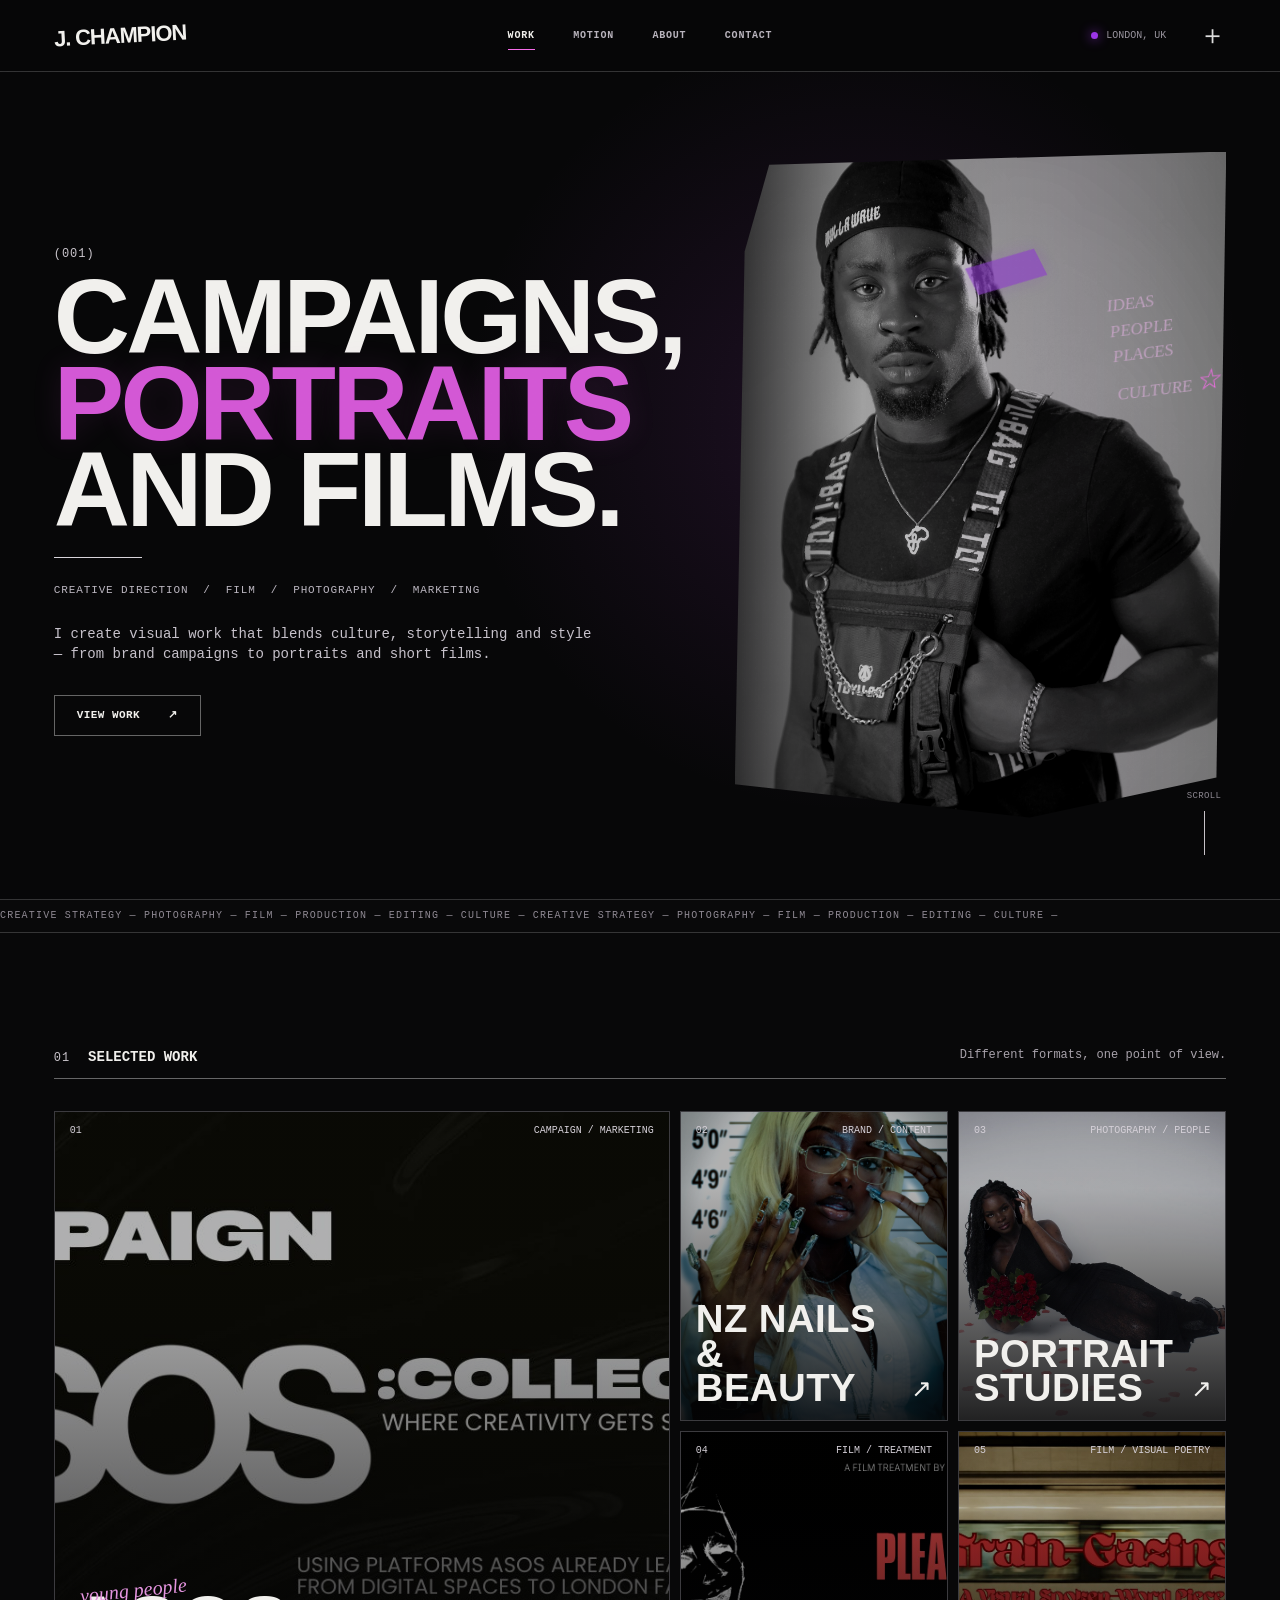
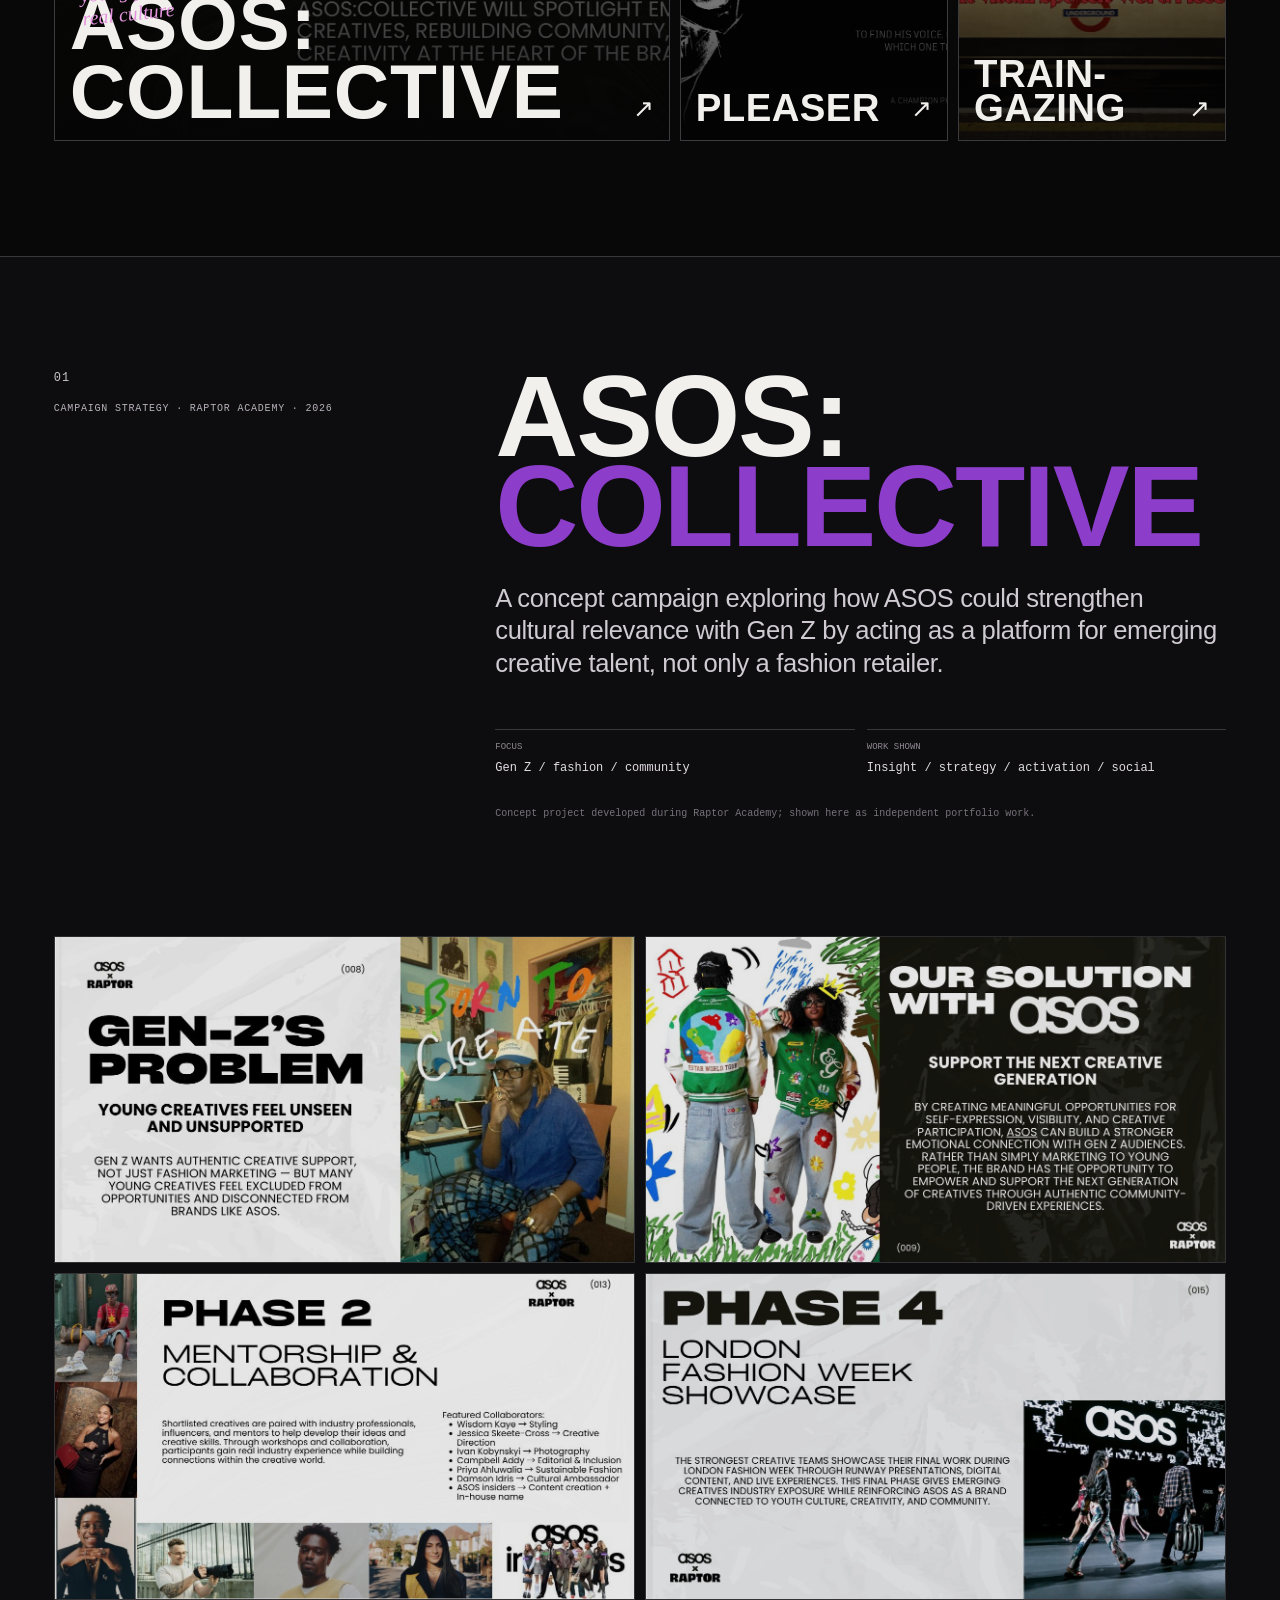
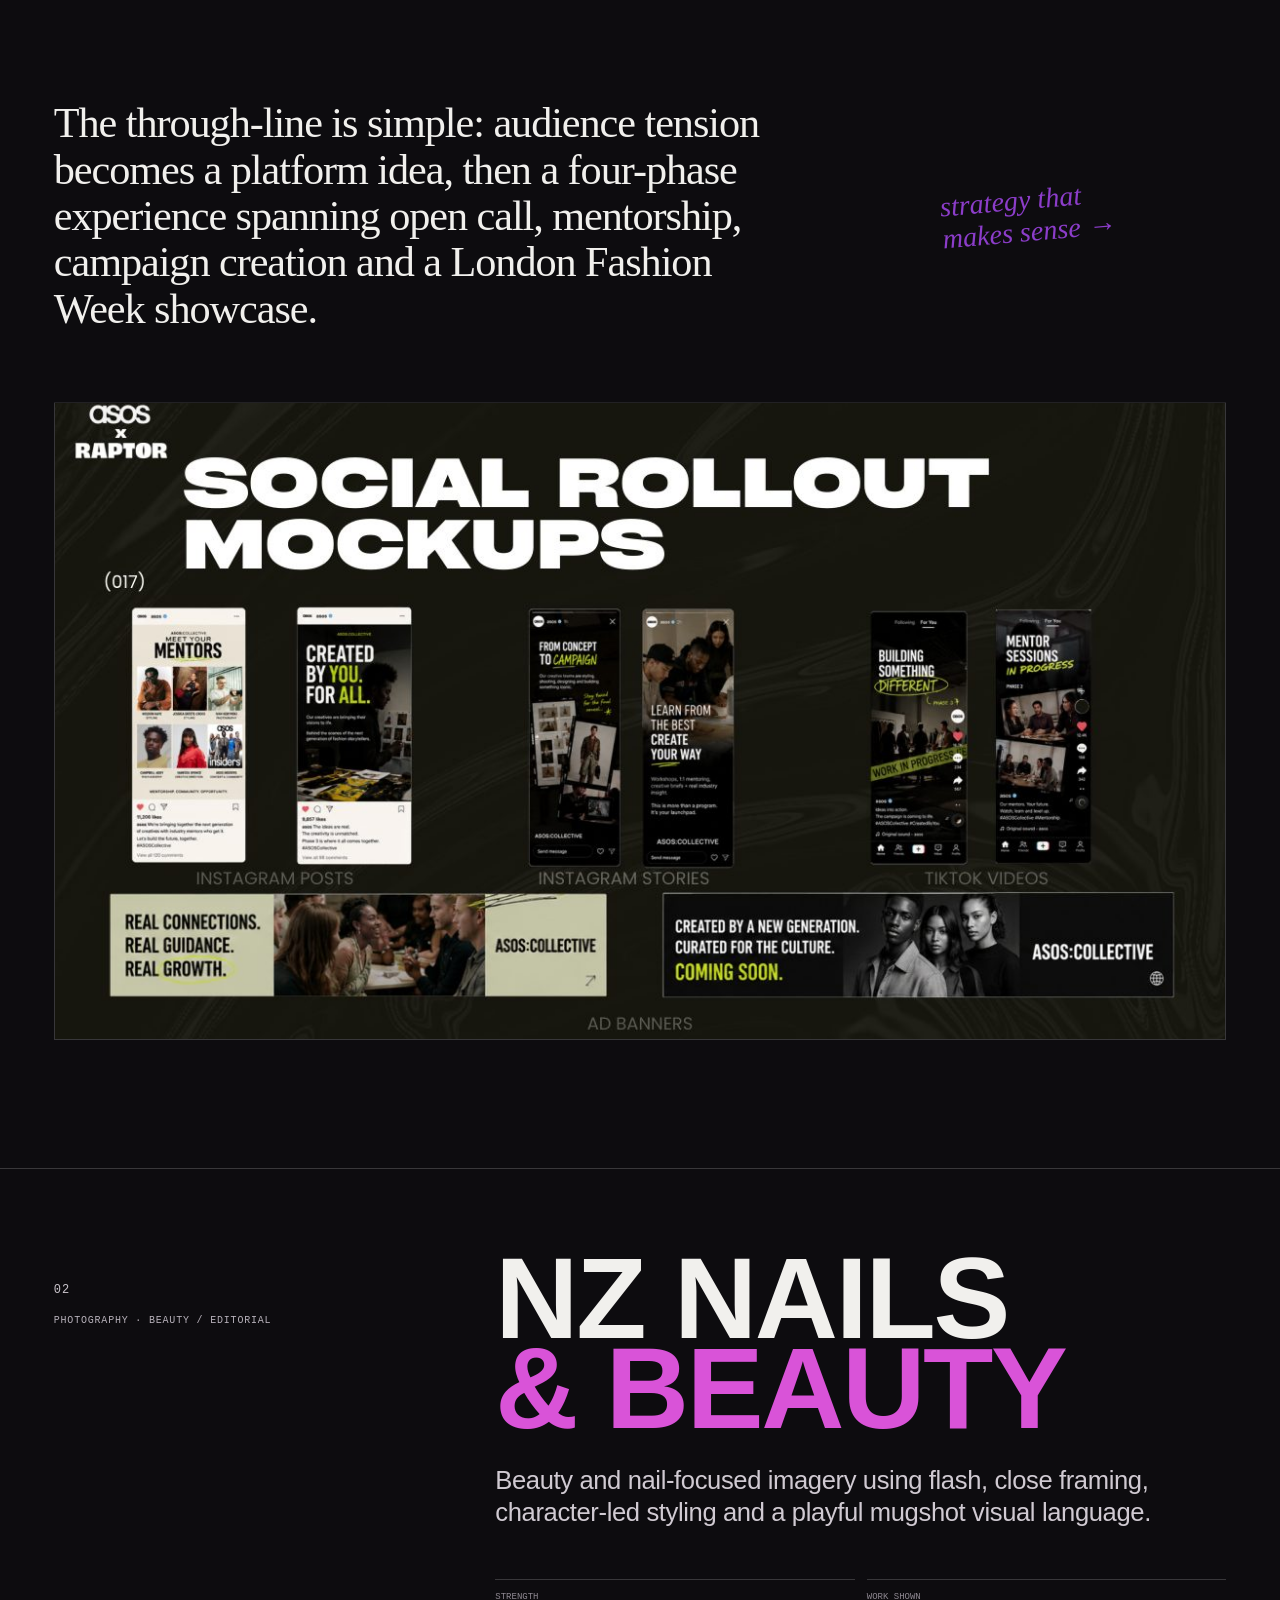
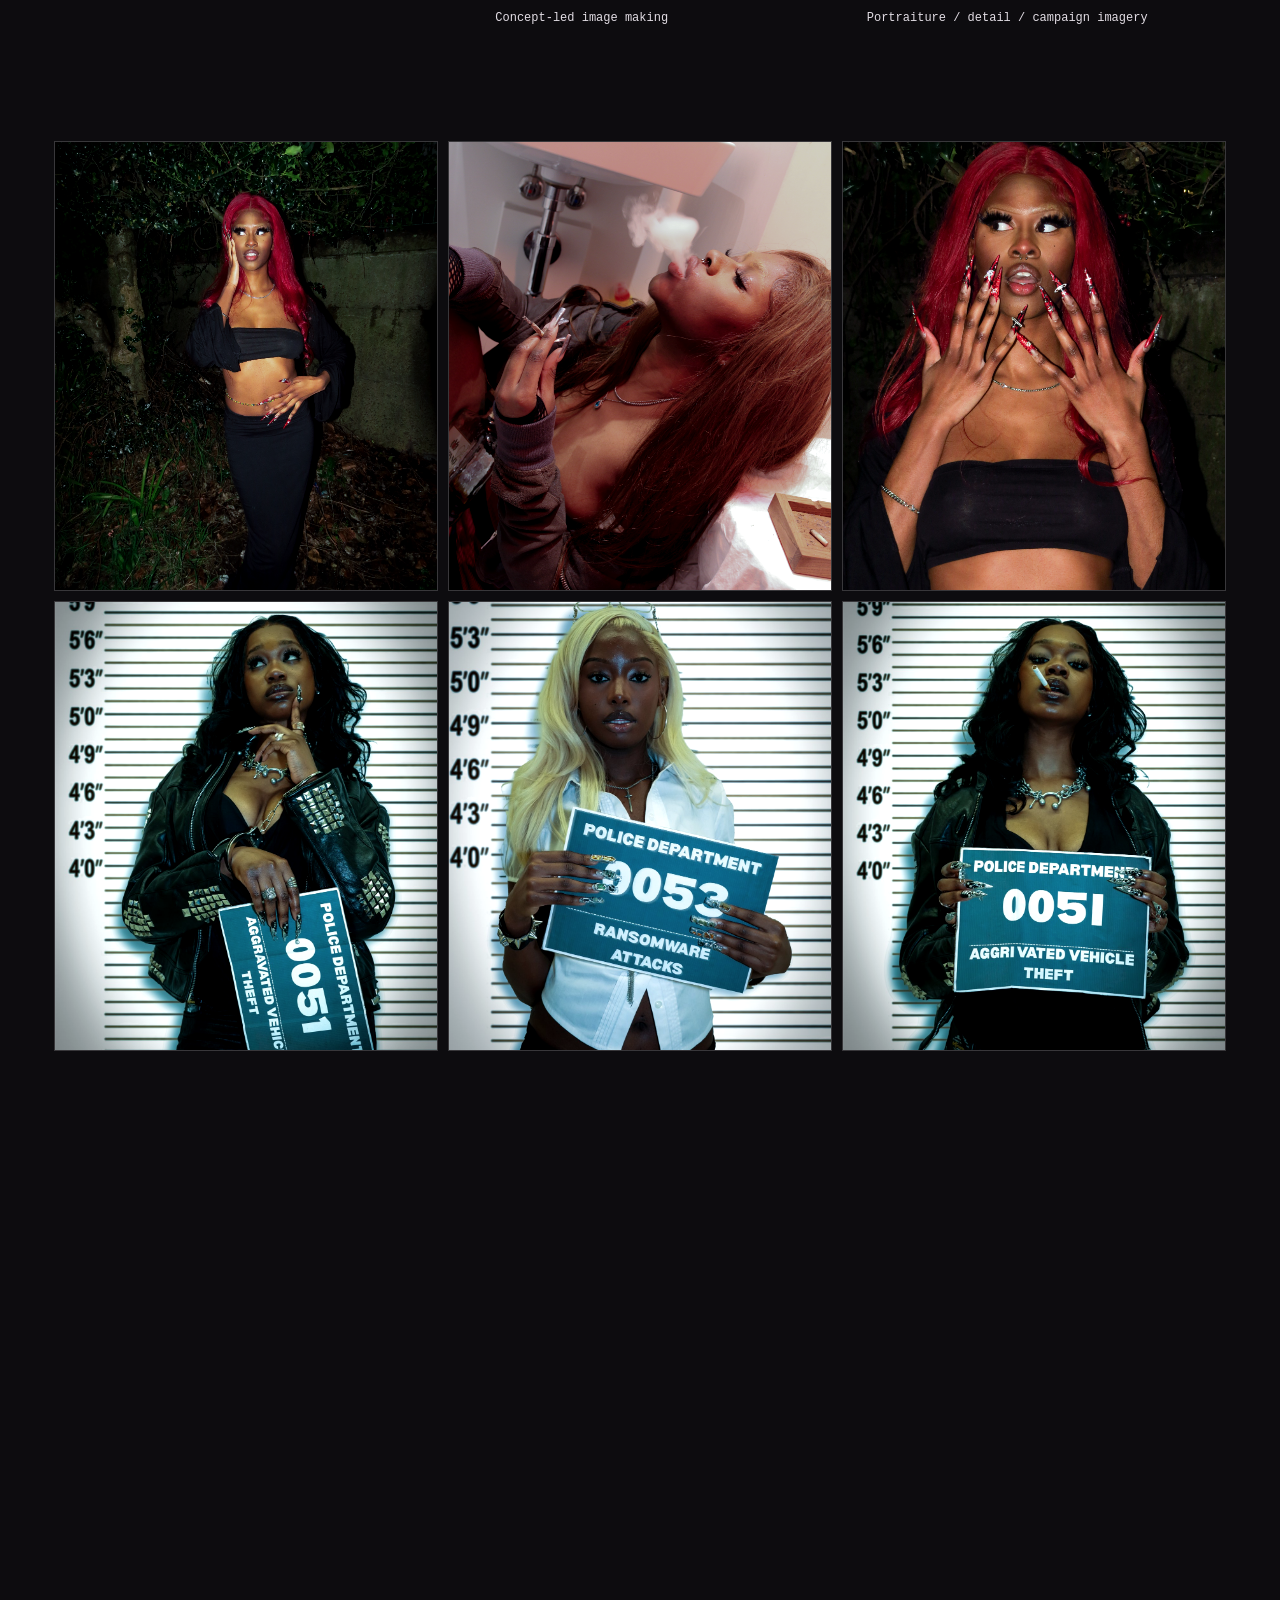
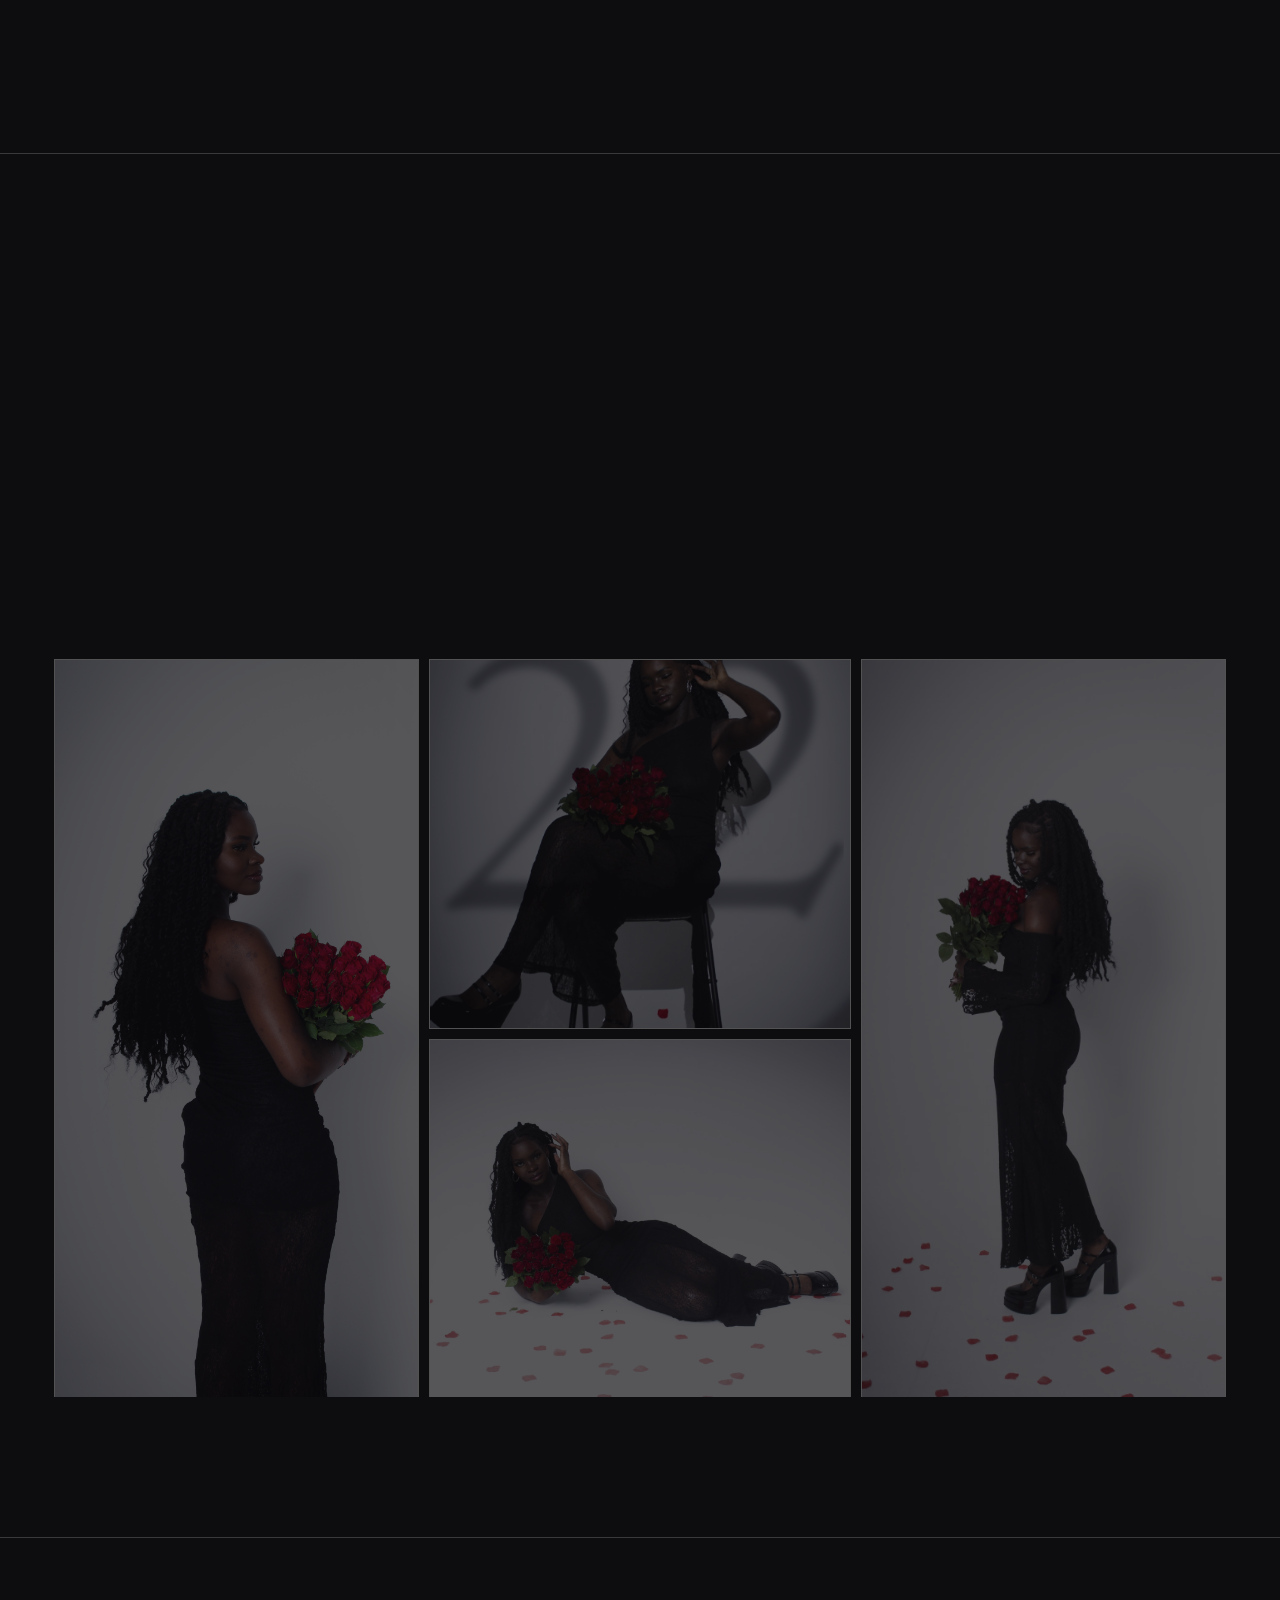
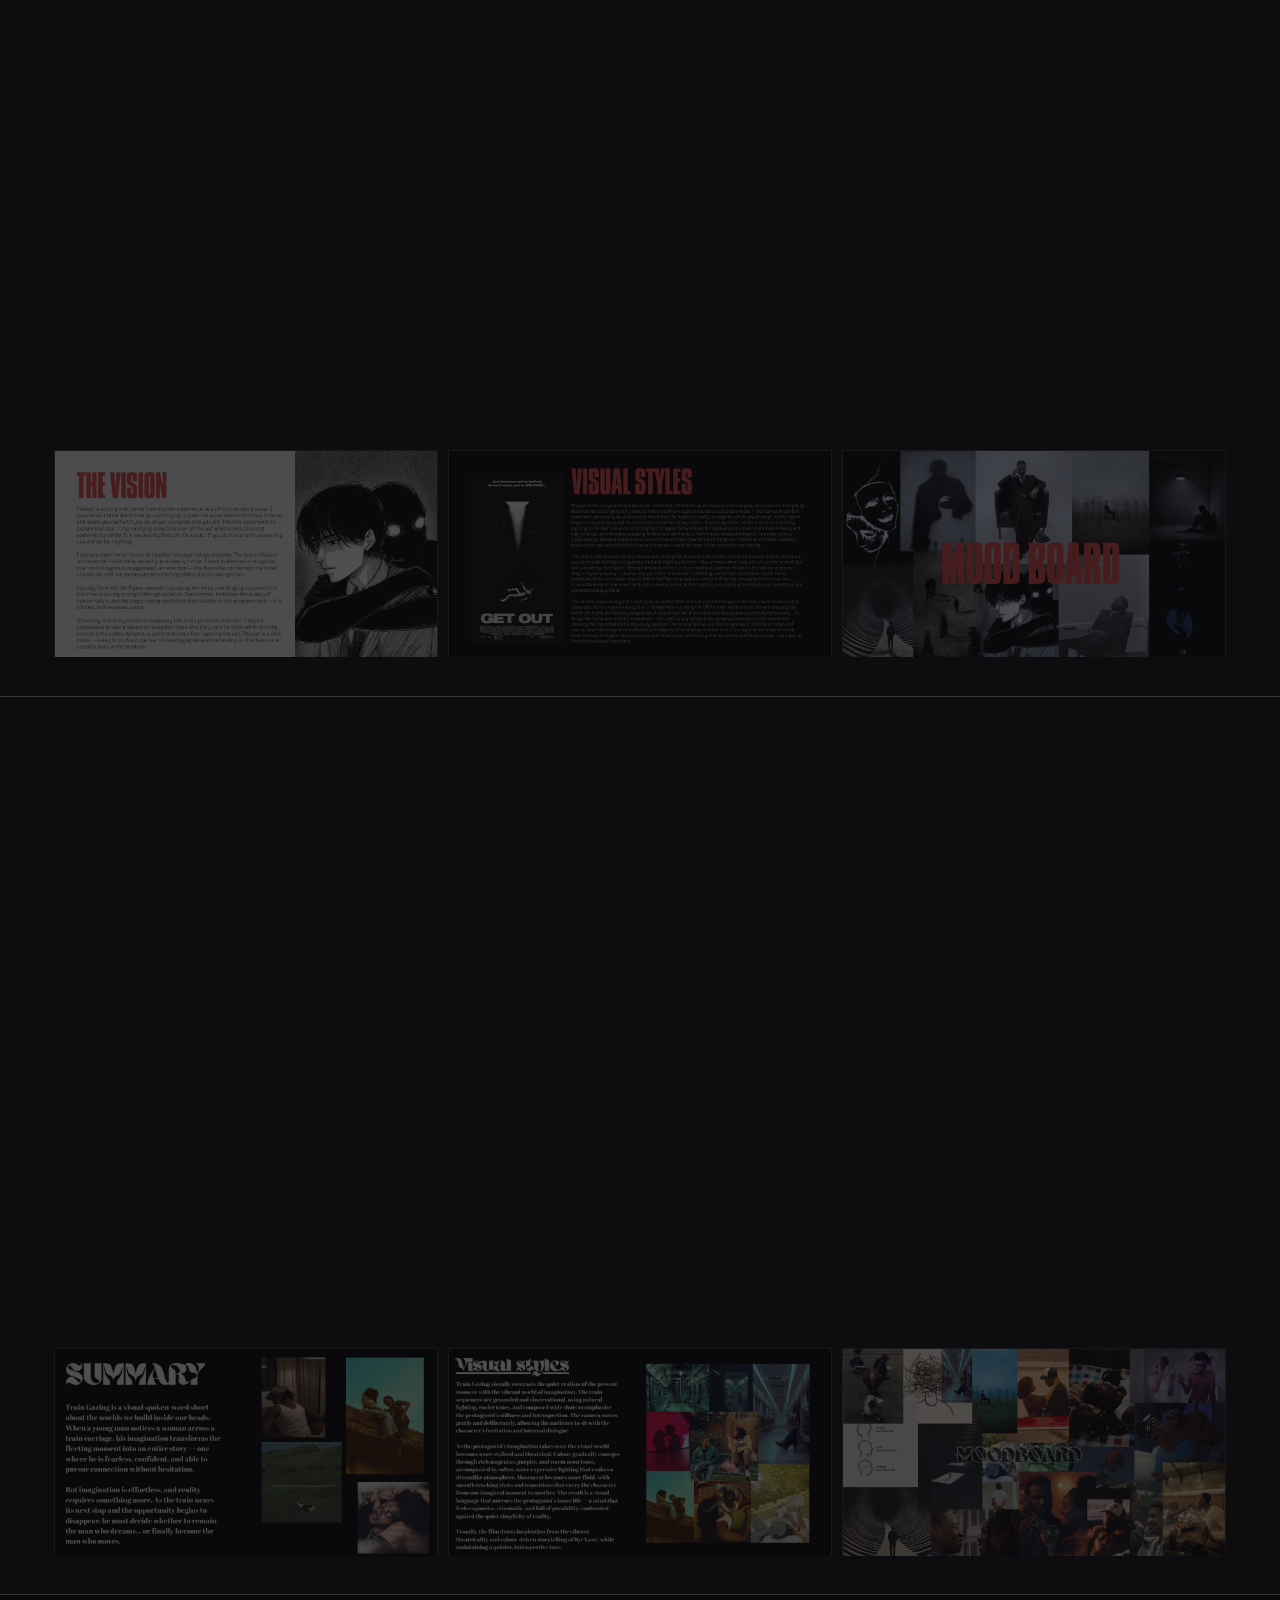
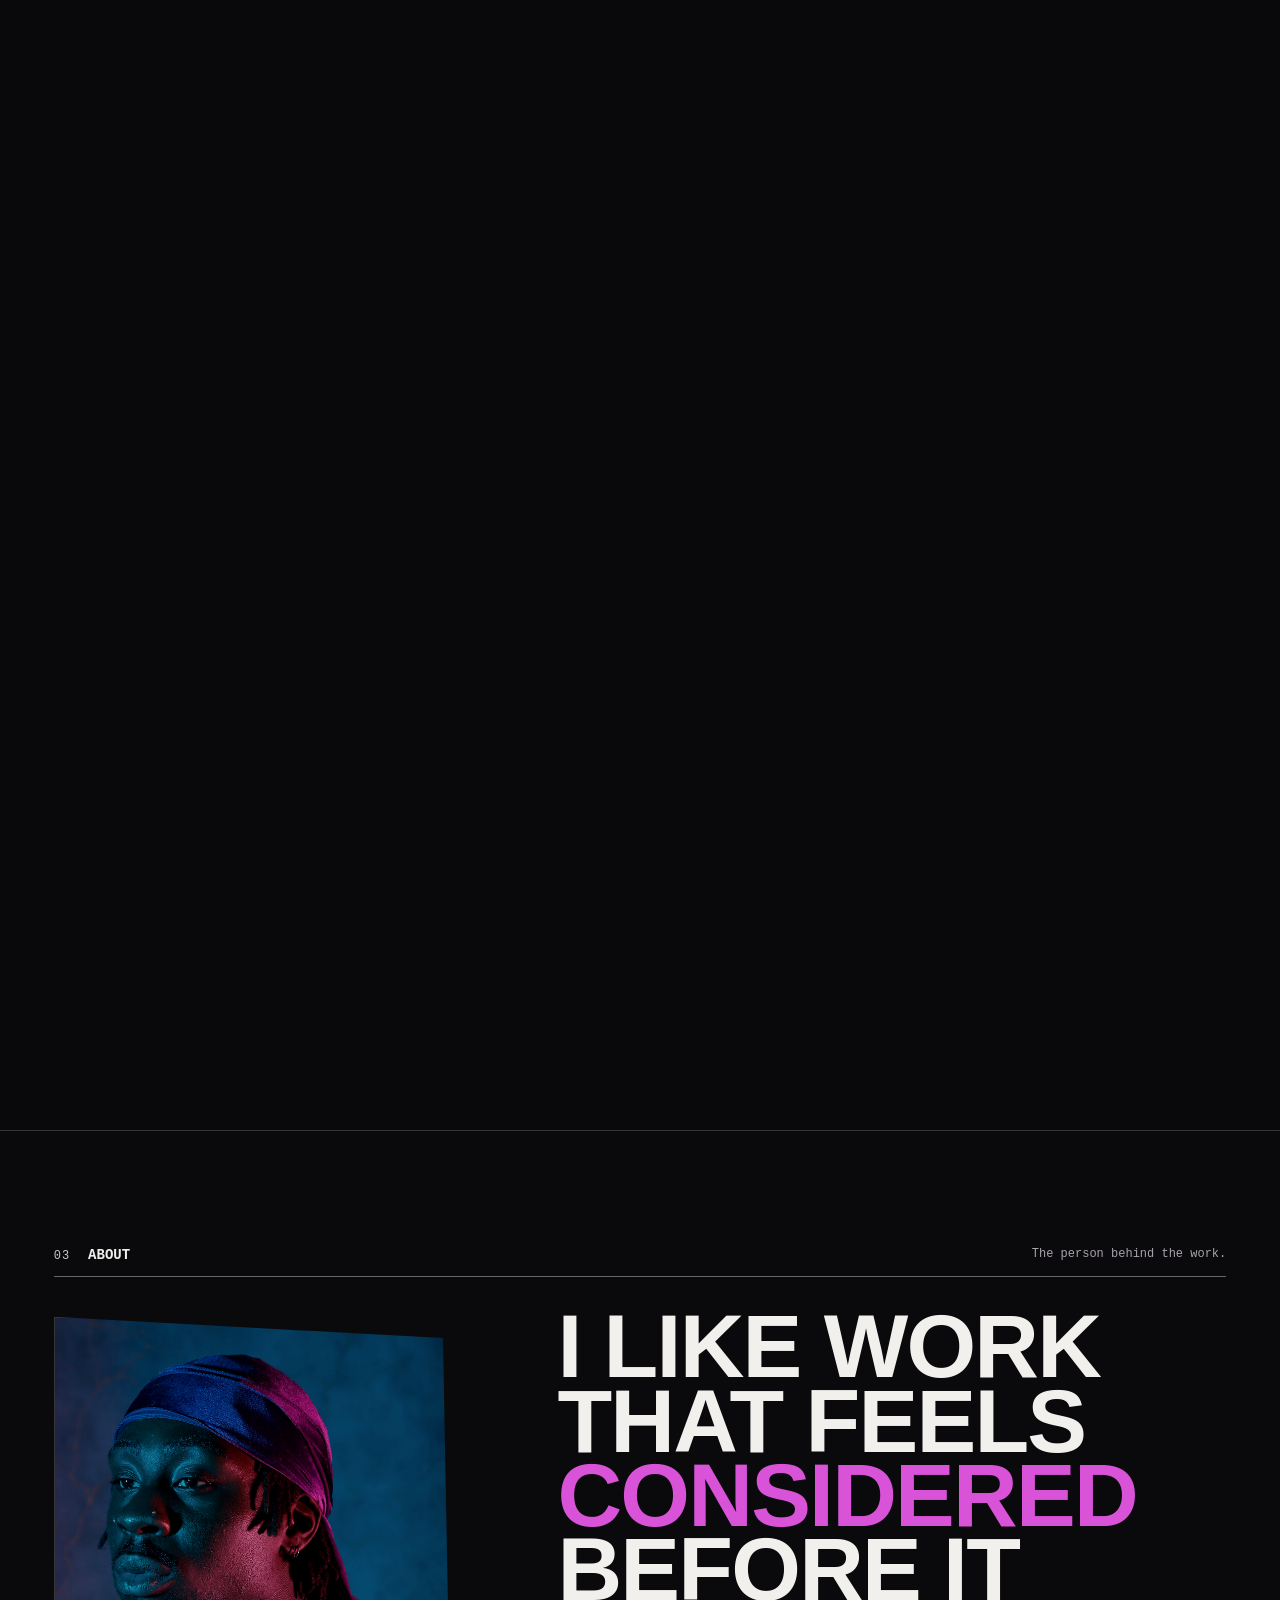
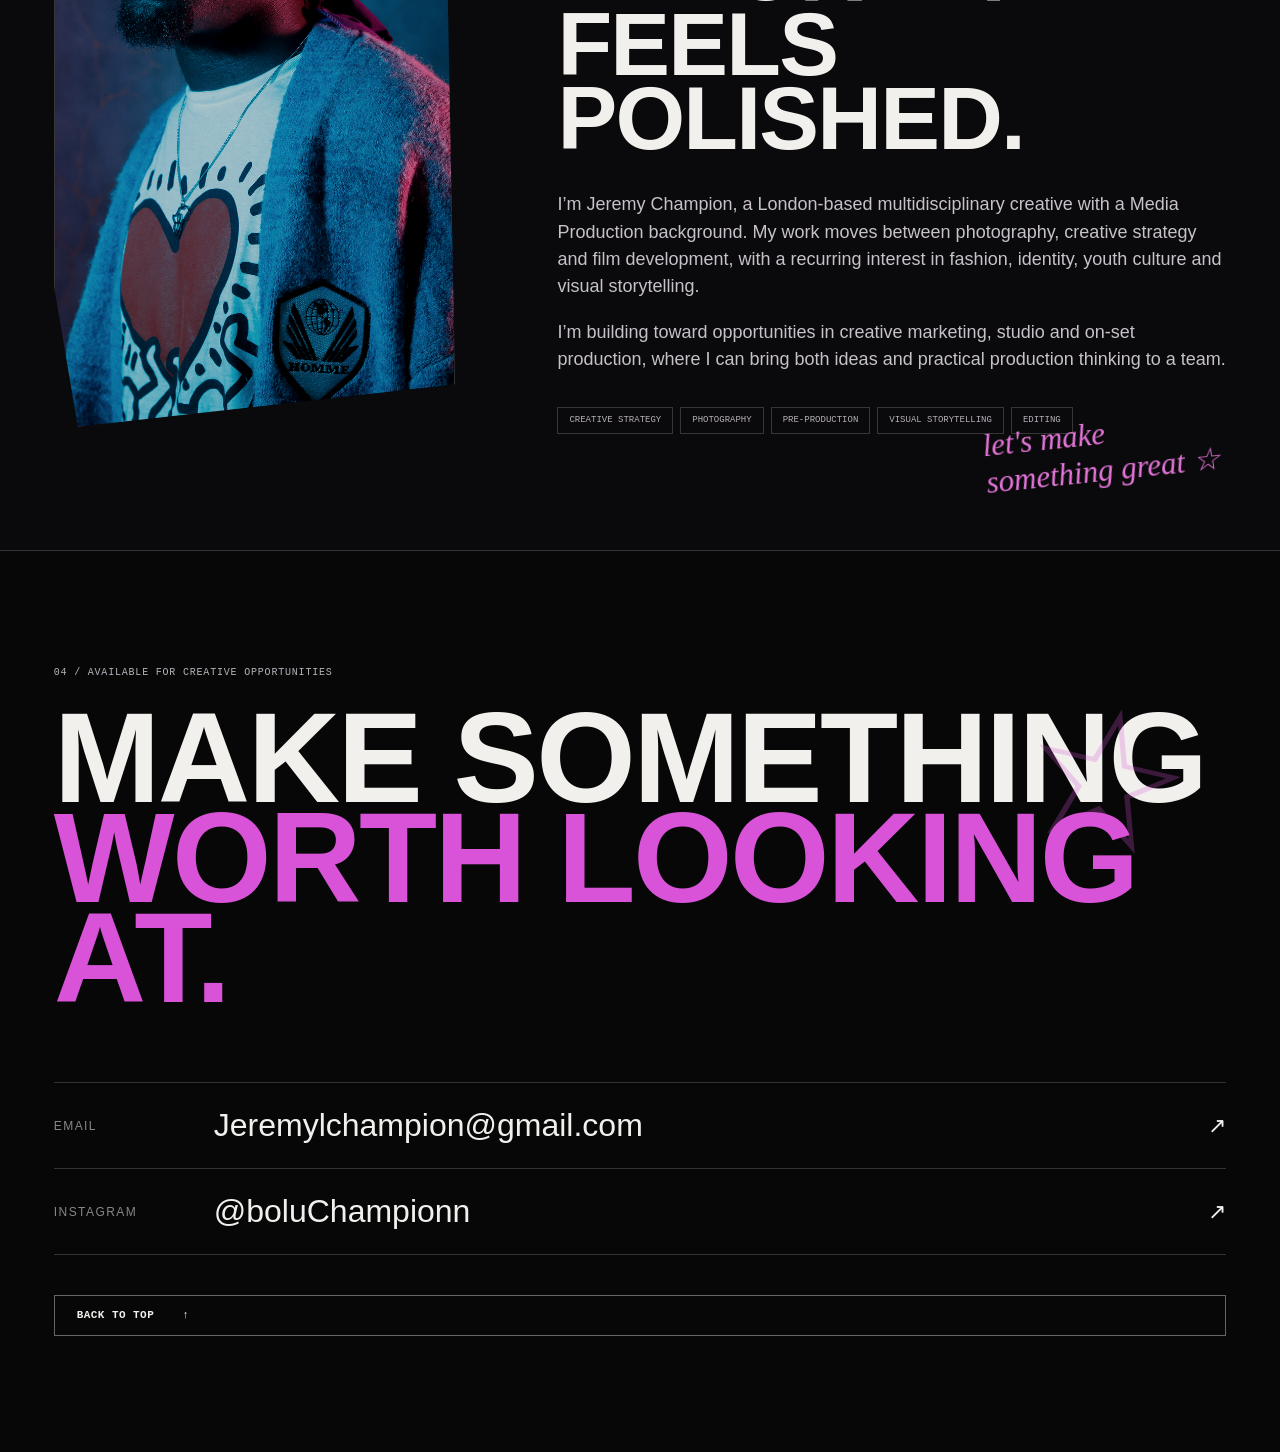
==== commit 850893d6: "Fix image file extension from .JPG to .jpg" ====
--- a/Jeremy_Champion_Portfolio_V3_Source/index.html
+++ b/Jeremy_Champion_Portfolio_V3_Source/index.html
@@ -40,7 +40,7 @@
 
       <div class="hero-visual">
         <div class="hero-image-wrap">
-          <img src="assets/images/about/IMG_3101.JPG" alt="Portrait of Jeremy Champion" />
+          <img src="assets/images/about/IMG_3101.jpg" alt="Portrait of Jeremy Champion" />
         </div>
         <span class="scribble scribble-a" aria-hidden="true">///</span>
         <div class="handwritten hero-side-note" aria-hidden="true">ideas<br>people<br>places<br>culture <span>☆</span></div>
@@ -516,4 +516,4 @@
 <script src="js/main.js" defer></script>
 
 </body>
-</html>+</html>
